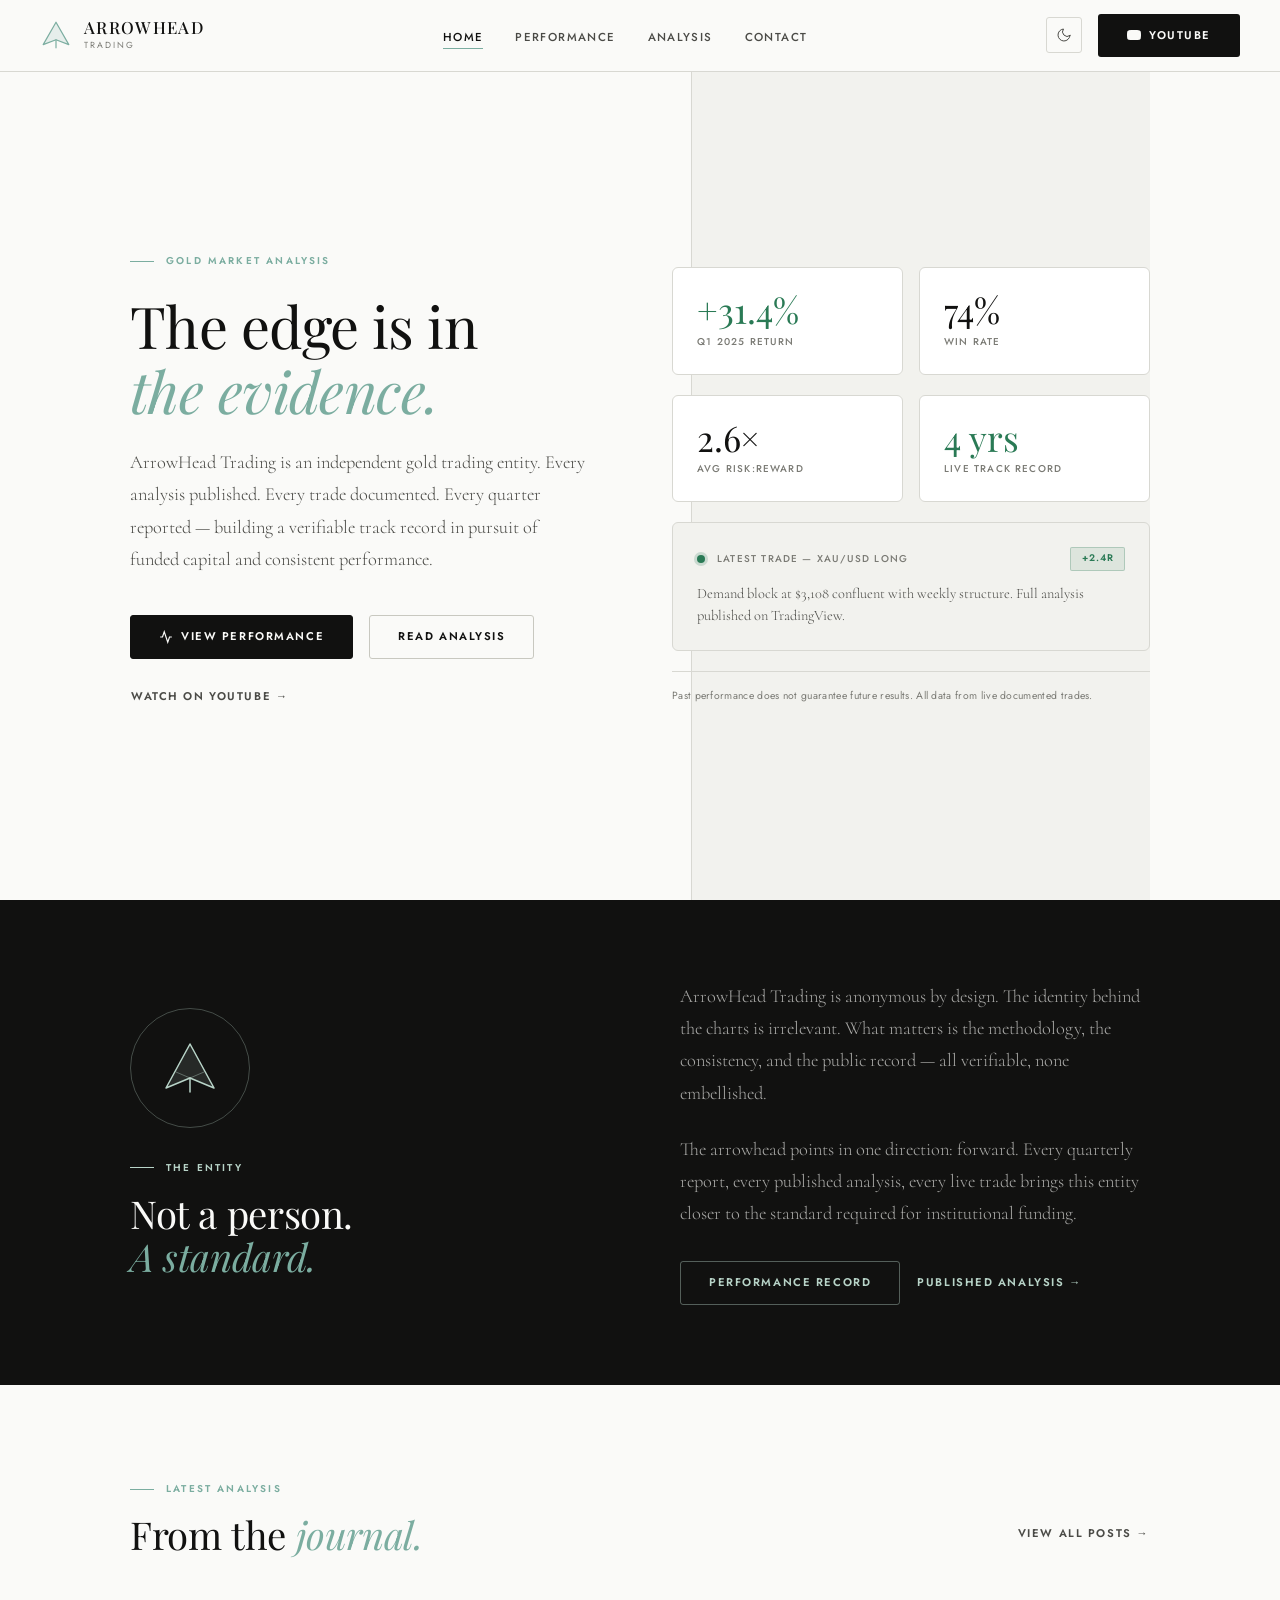
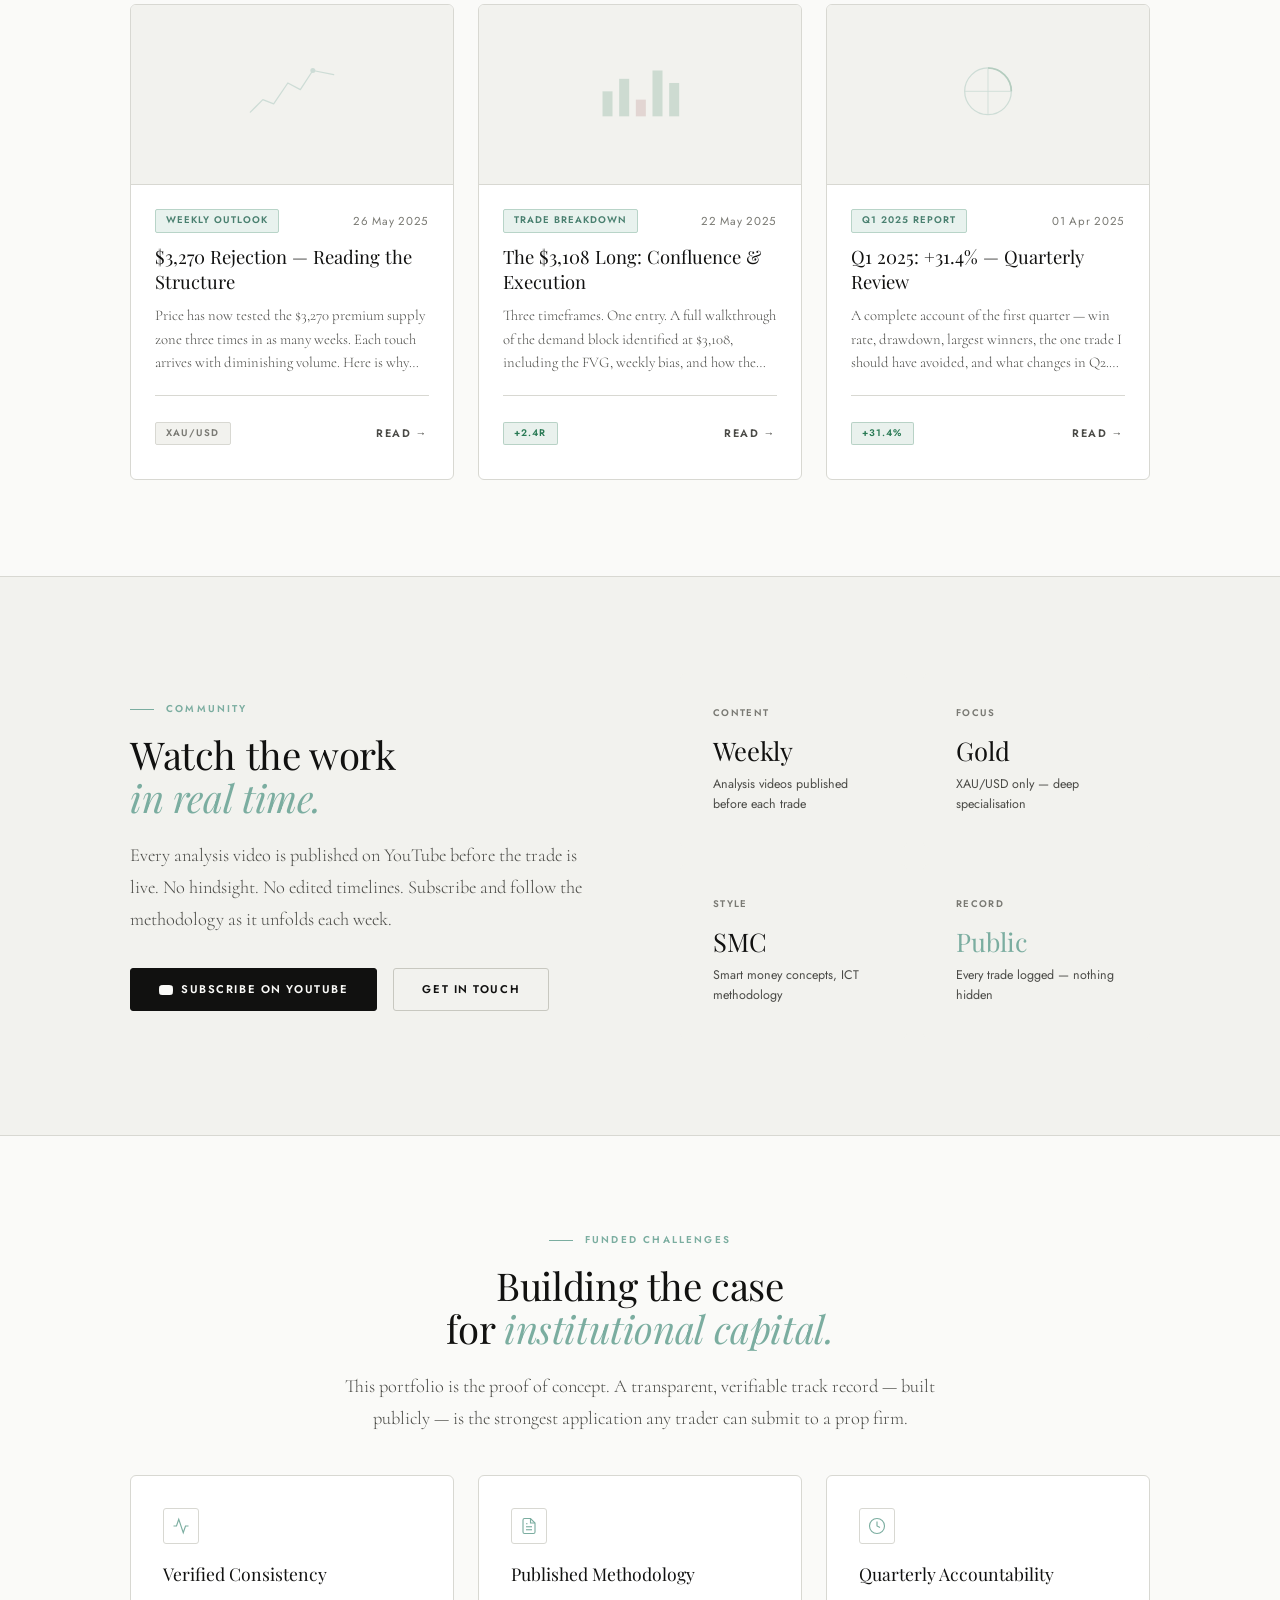
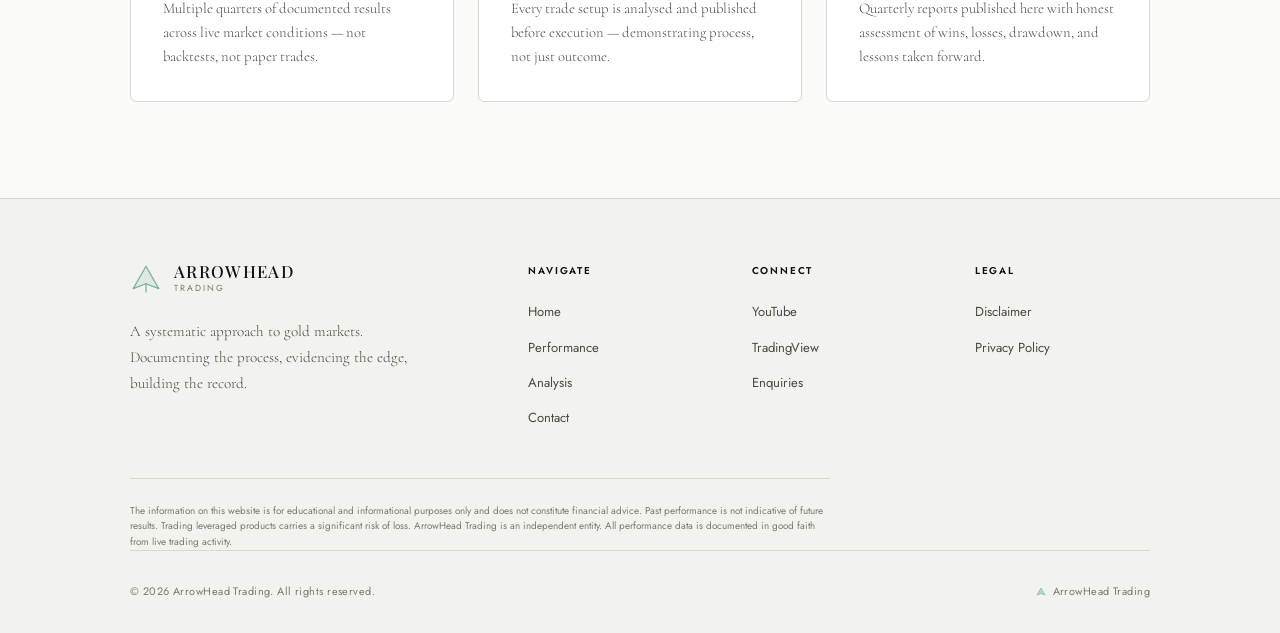
==== index.html @ dc91ed69 "Add files via upload" ====
<!DOCTYPE html>
<html lang="en" data-theme="light">
<head>
  <meta charset="UTF-8" />
  <meta name="viewport" content="width=device-width, initial-scale=1.0" />
  <meta name="description" content="ArrowHead Trading — Systematic gold market analysis. Documenting the process, evidencing the edge." />
  <title>ArrowHead Trading — Gold Market Analysis</title>
  <link rel="preconnect" href="https://fonts.googleapis.com" />
  <link rel="preconnect" href="https://fonts.gstatic.com" crossorigin />
  <link rel="stylesheet" href="css/style.css" />
  <script>
    // Prevent FOUC
    (function(){var t=localStorage.getItem('arrowhead-theme');if(t)document.documentElement.setAttribute('data-theme',t);else if(window.matchMedia('(prefers-color-scheme: dark)').matches)document.documentElement.setAttribute('data-theme','dark');})();
  </script>
</head>
<body>
<div class="page">

  <!-- HERO -->
  <main>
    <div class="container">
      <section class="hero" aria-label="Introduction">
        <div class="hero-content">
          <div class="eyebrow hero-eyebrow reveal">Gold Market Analysis</div>
          <h1 class="display-title hero-title reveal reveal--delay-1">
            The edge is in<br/><em>the evidence.</em>
          </h1>
          <p class="body-text hero-body reveal reveal--delay-2">
            ArrowHead Trading is an independent gold trading entity. Every analysis published. Every trade documented. Every quarter reported — building a verifiable track record in pursuit of funded capital and consistent performance.
          </p>
          <div class="hero-actions reveal reveal--delay-3">
            <a href="pages/performance.html" class="btn btn--primary">
              <svg width="14" height="14" viewBox="0 0 24 24" fill="none" stroke="currentColor" stroke-width="2" aria-hidden="true"><polyline points="22 12 18 12 15 21 9 3 6 12 2 12"/></svg>
              View Performance
            </a>
            <a href="pages/blog.html" class="btn btn--outline">Read Analysis</a>
            <a href="https://www.youtube.com/@ArrowHeadTrading" class="btn btn--ghost" target="_blank" rel="noopener">
              Watch on YouTube →
            </a>
          </div>
        </div>

        <div class="hero-visual reveal reveal--delay-2">
          <div class="hero-stat-row">
            <div class="hero-stat">
              <div class="hero-stat-num hero-stat-num--profit">+31.4%</div>
              <div class="hero-stat-label">Q1 2025 Return</div>
            </div>
            <div class="hero-stat">
              <div class="hero-stat-num">74%</div>
              <div class="hero-stat-label">Win Rate</div>
            </div>
          </div>
          <div class="hero-stat-row">
            <div class="hero-stat">
              <div class="hero-stat-num">2.6×</div>
              <div class="hero-stat-label">Avg Risk:Reward</div>
            </div>
            <div class="hero-stat">
              <div class="hero-stat-num hero-stat-num--profit">4 yrs</div>
              <div class="hero-stat-label">Live Track Record</div>
            </div>
          </div>
          <div class="hero-stat" style="background:var(--bg-2);border-color:var(--border)">
            <div style="display:flex;align-items:center;gap:0.75rem;margin-bottom:0.75rem">
              <div style="width:8px;height:8px;border-radius:50%;background:var(--profit);flex-shrink:0;box-shadow:0 0 0 3px color-mix(in srgb, var(--profit) 20%, transparent)"></div>
              <span class="hero-stat-label">Latest Trade — XAU/USD Long</span>
              <span class="badge badge--profit" style="margin-left:auto">+2.4R</span>
            </div>
            <p style="font-family:var(--ff-body);font-size:0.9rem;font-weight:300;color:var(--text-2);line-height:1.5">
              Demand block at $3,108 confluent with weekly structure. Full analysis published on TradingView.
            </p>
          </div>
          <p class="hero-disclaimer">
            Past performance does not guarantee future results. All data from live documented trades.
          </p>
        </div>
      </section>
    </div>

    <!-- ABOUT STRIP -->
    <section class="about-strip" aria-labelledby="about-heading">
      <div class="container">
        <div style="display:grid;grid-template-columns:1fr 1fr;gap:5rem;align-items:center">
          <div class="reveal">
            <div class="arrowhead-emblem">
              <svg viewBox="0 0 56 56" fill="none" xmlns="http://www.w3.org/2000/svg" aria-hidden="true" style="color:var(--mint)">
                <polygon points="28,4 52,48 28,38 4,48" fill="currentColor" opacity="0.12"/>
                <polygon points="28,4 52,48 28,38 4,48" fill="none" stroke="currentColor" stroke-width="1.5" stroke-linejoin="round"/>
                <line x1="28" y1="38" x2="28" y2="52" stroke="currentColor" stroke-width="1.5" stroke-linecap="round"/>
                <line x1="14" y1="32" x2="28" y2="38" stroke="currentColor" stroke-width="1" opacity="0.4"/>
                <line x1="42" y1="32" x2="28" y2="38" stroke="currentColor" stroke-width="1" opacity="0.4"/>
              </svg>
            </div>
            <div class="eyebrow" style="color:var(--mint)">The Entity</div>
            <h2 class="display-title display-title--sm" id="about-heading">
              Not a person.<br/><em>A standard.</em>
            </h2>
          </div>
          <div class="reveal reveal--delay-1">
            <p class="body-text" style="margin-bottom:1.5rem">
              ArrowHead Trading is anonymous by design. The identity behind the charts is irrelevant. What matters is the methodology, the consistency, and the public record — all verifiable, none embellished.
            </p>
            <p class="body-text" style="margin-bottom:2rem">
              The arrowhead points in one direction: forward. Every quarterly report, every published analysis, every live trade brings this entity closer to the standard required for institutional funding.
            </p>
            <div style="display:flex;gap:1rem;flex-wrap:wrap">
              <a href="pages/performance.html" class="btn btn--outline" style="border-color:rgba(184,212,200,0.4);color:var(--mint)">Performance Record</a>
              <a href="pages/blog.html" class="btn btn--ghost" style="color:var(--mint)">Published Analysis →</a>
            </div>
          </div>
        </div>
      </div>
    </section>

    <!-- LATEST ANALYSIS PREVIEW -->
    <section class="section" aria-labelledby="analysis-heading">
      <div class="container">
        <div style="display:flex;align-items:flex-end;justify-content:space-between;margin-bottom:3rem;flex-wrap:wrap;gap:1rem">
          <div class="reveal">
            <div class="eyebrow">Latest Analysis</div>
            <h2 class="display-title display-title--sm" id="analysis-heading">From the <em>journal.</em></h2>
          </div>
          <a href="pages/blog.html" class="btn btn--ghost reveal">View all posts →</a>
        </div>
        <div class="blog-grid">

          <article class="blog-card reveal" onclick="window.location='pages/blog.html'">
            <div class="blog-card-thumb">
              <div class="blog-card-thumb-inner">
                <svg viewBox="0 0 120 80" fill="none" xmlns="http://www.w3.org/2000/svg" style="width:100px;opacity:0.3" aria-hidden="true">
                  <polyline points="10,65 25,50 38,55 55,30 70,38 85,15 110,20" stroke="var(--mint-deep)" stroke-width="1.5" fill="none" stroke-linecap="round" stroke-linejoin="round"/>
                  <circle cx="85" cy="15" r="3" fill="var(--mint-deep)"/>
                </svg>
              </div>
            </div>
            <div class="blog-card-body">
              <div class="blog-card-meta">
                <span class="badge badge--mint">Weekly Outlook</span>
                <span class="caption">26 May 2025</span>
              </div>
              <h3 class="blog-card-title">$3,270 Rejection — Reading the Structure</h3>
              <p class="blog-card-excerpt">Price has now tested the $3,270 premium supply zone three times in as many weeks. Each touch arrives with diminishing volume. Here is why this matters for next week's positioning.</p>
              <div class="blog-card-footer">
                <span class="badge badge--neutral">XAU/USD</span>
                <span class="btn btn--ghost" style="font-size:0.68rem">Read →</span>
              </div>
            </div>
          </article>

          <article class="blog-card reveal reveal--delay-1" onclick="window.location='pages/blog.html'">
            <div class="blog-card-thumb">
              <div class="blog-card-thumb-inner">
                <svg viewBox="0 0 120 80" fill="none" xmlns="http://www.w3.org/2000/svg" style="width:100px;opacity:0.3" aria-hidden="true">
                  <rect x="15" y="40" width="12" height="30" fill="var(--profit)" opacity="0.6"/>
                  <rect x="35" y="25" width="12" height="45" fill="var(--profit)" opacity="0.6"/>
                  <rect x="55" y="50" width="12" height="20" fill="var(--loss)" opacity="0.5"/>
                  <rect x="75" y="15" width="12" height="55" fill="var(--profit)" opacity="0.6"/>
                  <rect x="95" y="30" width="12" height="40" fill="var(--profit)" opacity="0.6"/>
                </svg>
              </div>
            </div>
            <div class="blog-card-body">
              <div class="blog-card-meta">
                <span class="badge badge--mint">Trade Breakdown</span>
                <span class="caption">22 May 2025</span>
              </div>
              <h3 class="blog-card-title">The $3,108 Long: Confluence & Execution</h3>
              <p class="blog-card-excerpt">Three timeframes. One entry. A full walkthrough of the demand block identified at $3,108, including the FVG, weekly bias, and how the position was sized for a 2.4R outcome.</p>
              <div class="blog-card-footer">
                <span class="badge badge--profit">+2.4R</span>
                <span class="btn btn--ghost" style="font-size:0.68rem">Read →</span>
              </div>
            </div>
          </article>

          <article class="blog-card reveal reveal--delay-2" onclick="window.location='pages/blog.html'">
            <div class="blog-card-thumb">
              <div class="blog-card-thumb-inner">
                <svg viewBox="0 0 120 80" fill="none" xmlns="http://www.w3.org/2000/svg" style="width:100px;opacity:0.3" aria-hidden="true">
                  <circle cx="60" cy="40" r="28" stroke="var(--mint-deep)" stroke-width="1.5"/>
                  <line x1="60" y1="12" x2="60" y2="68" stroke="var(--mint-deep)" stroke-width="1"/>
                  <line x1="32" y1="40" x2="88" y2="40" stroke="var(--mint-deep)" stroke-width="1"/>
                  <path d="M60 12 A28 28 0 0 1 88 40" stroke="var(--profit)" stroke-width="2" fill="none"/>
                </svg>
              </div>
            </div>
            <div class="blog-card-body">
              <div class="blog-card-meta">
                <span class="badge badge--mint">Q1 2025 Report</span>
                <span class="caption">01 Apr 2025</span>
              </div>
              <h3 class="blog-card-title">Q1 2025: +31.4% — Quarterly Review</h3>
              <p class="blog-card-excerpt">A complete account of the first quarter — win rate, drawdown, largest winners, the one trade I should have avoided, and what changes in Q2. Fully transparent, fully documented.</p>
              <div class="blog-card-footer">
                <span class="badge badge--profit">+31.4%</span>
                <span class="btn btn--ghost" style="font-size:0.68rem">Read →</span>
              </div>
            </div>
          </article>

        </div>
      </div>
    </section>

    <!-- JOIN COMMUNITY -->
    <section class="section" style="background:var(--bg-2);border-top:1px solid var(--border);border-bottom:1px solid var(--border)" aria-labelledby="community-heading">
      <div class="container">
        <div style="display:grid;grid-template-columns:1fr 1fr;gap:5rem;align-items:center">
          <div class="reveal">
            <div class="eyebrow">Community</div>
            <h2 class="display-title display-title--sm" id="community-heading">Watch the work<br/><em>in real time.</em></h2>
            <p class="body-text" style="margin-top:1.25rem;margin-bottom:2rem">
              Every analysis video is published on YouTube before the trade is live. No hindsight. No edited timelines. Subscribe and follow the methodology as it unfolds each week.
            </p>
            <div style="display:flex;gap:1rem;flex-wrap:wrap">
              <a href="https://www.youtube.com/@ArrowHeadTrading" class="btn btn--primary" target="_blank" rel="noopener">
                <svg width="14" height="14" viewBox="0 0 24 24" fill="currentColor" xmlns="http://www.w3.org/2000/svg" aria-hidden="true"><path d="M23.5 6.2a3 3 0 0 0-2.1-2.1C19.5 3.5 12 3.5 12 3.5s-7.5 0-9.4.6A3 3 0 0 0 .5 6.2 31.5 31.5 0 0 0 0 12a31.5 31.5 0 0 0 .5 5.8A3 3 0 0 0 2.6 20c1.9.6 9.4.6 9.4.6s7.5 0 9.4-.6a3 3 0 0 0 2.1-2.1A31.5 31.5 0 0 0 24 12a31.5 31.5 0 0 0-.5-5.8z"/><polygon points="9.75,15.02 15.5,12 9.75,8.98" fill="var(--text-inv)"/></svg>
                Subscribe on YouTube
              </a>
              <a href="pages/contact.html" class="btn btn--outline">Get in touch</a>
            </div>
          </div>
          <div class="reveal reveal--delay-1">
            <div style="display:grid;grid-template-columns:1fr 1fr;gap:1rem">
              <div class="card card--flat">
                <div style="font-family:var(--ff-ui);font-size:0.6rem;font-weight:600;letter-spacing:0.14em;text-transform:uppercase;color:var(--text-3);margin-bottom:0.5rem">Content</div>
                <div style="font-family:var(--ff-display);font-size:1.6rem;font-weight:400;color:var(--text-1)">Weekly</div>
                <div style="font-size:0.78rem;color:var(--text-2);font-family:var(--ff-ui);margin-top:0.3rem">Analysis videos published before each trade</div>
              </div>
              <div class="card card--flat">
                <div style="font-family:var(--ff-ui);font-size:0.6rem;font-weight:600;letter-spacing:0.14em;text-transform:uppercase;color:var(--text-3);margin-bottom:0.5rem">Focus</div>
                <div style="font-family:var(--ff-display);font-size:1.6rem;font-weight:400;color:var(--text-1)">Gold</div>
                <div style="font-size:0.78rem;color:var(--text-2);font-family:var(--ff-ui);margin-top:0.3rem">XAU/USD only — deep specialisation</div>
              </div>
              <div class="card card--flat">
                <div style="font-family:var(--ff-ui);font-size:0.6rem;font-weight:600;letter-spacing:0.14em;text-transform:uppercase;color:var(--text-3);margin-bottom:0.5rem">Style</div>
                <div style="font-family:var(--ff-display);font-size:1.6rem;font-weight:400;color:var(--text-1)">SMC</div>
                <div style="font-size:0.78rem;color:var(--text-2);font-family:var(--ff-ui);margin-top:0.3rem">Smart money concepts, ICT methodology</div>
              </div>
              <div class="card card--flat">
                <div style="font-family:var(--ff-ui);font-size:0.6rem;font-weight:600;letter-spacing:0.14em;text-transform:uppercase;color:var(--text-3);margin-bottom:0.5rem">Record</div>
                <div style="font-family:var(--ff-display);font-size:1.6rem;font-weight:400;color:var(--mint-deep)">Public</div>
                <div style="font-size:0.78rem;color:var(--text-2);font-family:var(--ff-ui);margin-top:0.3rem">Every trade logged — nothing hidden</div>
              </div>
            </div>
          </div>
        </div>
      </div>
    </section>

    <!-- FUNDED CHALLENGE CREDIBILITY -->
    <section class="section" aria-labelledby="funded-heading">
      <div class="container">
        <div style="text-align:center;max-width:640px;margin:0 auto" class="reveal">
          <div class="eyebrow" style="justify-content:center">Funded Challenges</div>
          <h2 class="display-title display-title--sm" id="funded-heading" style="margin-bottom:1.25rem">
            Building the case<br/>for <em>institutional capital.</em>
          </h2>
          <p class="body-text" style="margin-bottom:2.5rem">
            This portfolio is the proof of concept. A transparent, verifiable track record — built publicly — is the strongest application any trader can submit to a prop firm.
          </p>
        </div>
        <div style="display:grid;grid-template-columns:repeat(3,1fr);gap:1.5rem;margin-top:1rem">
          <div class="card reveal">
            <div style="width:36px;height:36px;border:1px solid var(--border);border-radius:var(--radius);display:flex;align-items:center;justify-content:center;margin-bottom:1rem;color:var(--mint-deep)">
              <svg width="18" height="18" viewBox="0 0 24 24" fill="none" stroke="currentColor" stroke-width="1.5" aria-hidden="true"><polyline points="22 12 18 12 15 21 9 3 6 12 2 12"/></svg>
            </div>
            <h3 style="font-family:var(--ff-display);font-size:1.1rem;font-weight:400;margin-bottom:0.5rem">Verified Consistency</h3>
            <p style="font-family:var(--ff-body);font-size:0.92rem;font-weight:300;color:var(--text-2);line-height:1.65">Multiple quarters of documented results across live market conditions — not backtests, not paper trades.</p>
          </div>
          <div class="card reveal reveal--delay-1">
            <div style="width:36px;height:36px;border:1px solid var(--border);border-radius:var(--radius);display:flex;align-items:center;justify-content:center;margin-bottom:1rem;color:var(--mint-deep)">
              <svg width="18" height="18" viewBox="0 0 24 24" fill="none" stroke="currentColor" stroke-width="1.5" aria-hidden="true"><path d="M14 2H6a2 2 0 0 0-2 2v16a2 2 0 0 0 2 2h12a2 2 0 0 0 2-2V8z"/><polyline points="14 2 14 8 20 8"/><line x1="16" y1="13" x2="8" y2="13"/><line x1="16" y1="17" x2="8" y2="17"/><polyline points="10 9 9 9 8 9"/></svg>
            </div>
            <h3 style="font-family:var(--ff-display);font-size:1.1rem;font-weight:400;margin-bottom:0.5rem">Published Methodology</h3>
            <p style="font-family:var(--ff-body);font-size:0.92rem;font-weight:300;color:var(--text-2);line-height:1.65">Every trade setup is analysed and published before execution — demonstrating process, not just outcome.</p>
          </div>
          <div class="card reveal reveal--delay-2">
            <div style="width:36px;height:36px;border:1px solid var(--border);border-radius:var(--radius);display:flex;align-items:center;justify-content:center;margin-bottom:1rem;color:var(--mint-deep)">
              <svg width="18" height="18" viewBox="0 0 24 24" fill="none" stroke="currentColor" stroke-width="1.5" aria-hidden="true"><circle cx="12" cy="12" r="10"/><polyline points="12 6 12 12 16 14"/></svg>
            </div>
            <h3 style="font-family:var(--ff-display);font-size:1.1rem;font-weight:400;margin-bottom:0.5rem">Quarterly Accountability</h3>
            <p style="font-family:var(--ff-body);font-size:0.92rem;font-weight:300;color:var(--text-2);line-height:1.65">Quarterly reports published here with honest assessment of wins, losses, drawdown, and lessons taken forward.</p>
          </div>
        </div>
      </div>
    </section>

  </main>

</div>

<script src="js/components.js"></script>
<script src="js/main.js"></script>
</body>
</html>
---- css/style.css ----
/* =========================================================
   ARROWHEAD TRADING — Brand System
   English Heritage · Timeless · Anonymous Authority
   ========================================================= */

@import url('https://fonts.googleapis.com/css2?family=Playfair+Display:ital,wght@0,400;0,500;0,700;1,400;1,500&family=Cormorant:ital,wght@0,300;0,400;0,500;1,300;1,400&family=Jost:wght@300;400;500;600&display=swap');

/* ─── TOKENS ─────────────────────────────────────────── */
:root {
  /* Brand */
  --mint:        #B8D4C8;
  --mint-deep:   #7BADA0;
  --mint-pale:   #E8F2EE;
  --mint-dark:   #4A8070;

  /* Light theme */
  --bg:          #FAFAF8;
  --bg-2:        #F2F2EE;
  --bg-3:        #E8E8E2;
  --surface:     #FFFFFF;
  --border:      #D8D8D2;
  --border-2:    #C8C8C0;
  --text-1:      #111110;
  --text-2:      #4A4A46;
  --text-3:      #7A7A74;
  --text-inv:    #FAFAF8;
  --shadow:      rgba(17,17,16,0.08);
  --shadow-lg:   rgba(17,17,16,0.14);

  /* Type */
  --ff-display:  'Playfair Display', 'Georgia', serif;
  --ff-body:     'Cormorant', 'Georgia', serif;
  --ff-ui:       'Jost', sans-serif;

  /* Sizing */
  --radius:      3px;
  --radius-lg:   6px;
  --nav-h:       72px;

  /* Transitions */
  --ease:        cubic-bezier(0.25, 0.46, 0.45, 0.94);
  --fast:        0.15s var(--ease);
  --med:         0.3s var(--ease);
  --slow:        0.6s var(--ease);

  /* Semantic */
  --profit:      #2A7A55;
  --loss:        #8B3A3A;
  --neutral:     var(--text-3);
}

[data-theme="dark"] {
  --bg:          #0E0E0C;
  --bg-2:        #161614;
  --bg-3:        #1E1E1A;
  --surface:     #1A1A18;
  --border:      #2E2E28;
  --border-2:    #3A3A34;
  --text-1:      #F0F0E8;
  --text-2:      #A8A89E;
  --text-3:      #686860;
  --text-inv:    #0E0E0C;
  --shadow:      rgba(0,0,0,0.3);
  --shadow-lg:   rgba(0,0,0,0.5);
  --mint:        #8ABFB0;
  --mint-pale:   #1A2E28;
  --profit:      #4AAA80;
  --loss:        #C07070;
}

/* ─── RESET ──────────────────────────────────────────── */
*, *::before, *::after { box-sizing: border-box; margin: 0; padding: 0; }
html { scroll-behavior: smooth; font-size: 16px; }
body {
  background: var(--bg);
  color: var(--text-1);
  font-family: var(--ff-ui);
  font-weight: 400;
  line-height: 1.6;
  overflow-x: hidden;
  transition: background var(--med), color var(--med);
}
img { display: block; max-width: 100%; }
a { color: inherit; text-decoration: none; }
button, input, textarea, select {
  font-family: inherit;
  font-size: inherit;
}
::selection { background: var(--mint); color: var(--text-inv); }

/* ─── NAVIGATION ─────────────────────────────────────── */
.nav {
  position: fixed;
  top: 0; left: 0; right: 0;
  z-index: 200;
  height: var(--nav-h);
  display: flex;
  align-items: center;
  justify-content: space-between;
  padding: 0 2.5rem;
  background: var(--bg);
  border-bottom: 1px solid var(--border);
  transition: background var(--med), border-color var(--med);
}
.nav.scrolled {
  background: color-mix(in srgb, var(--bg) 94%, transparent);
  backdrop-filter: blur(16px);
  -webkit-backdrop-filter: blur(16px);
}
.nav-logo {
  display: flex;
  align-items: center;
  gap: 0.75rem;
}
.nav-logo-mark {
  width: 32px;
  height: 32px;
  display: flex;
  align-items: center;
  justify-content: center;
}
.nav-logo-mark svg {
  width: 100%;
  height: 100%;
}
.nav-logo-text {
  font-family: var(--ff-display);
  font-size: 1.05rem;
  font-weight: 500;
  letter-spacing: 0.08em;
  text-transform: uppercase;
  color: var(--text-1);
  line-height: 1;
}
.nav-logo-sub {
  font-family: var(--ff-ui);
  font-size: 0.55rem;
  letter-spacing: 0.22em;
  text-transform: uppercase;
  color: var(--text-3);
  display: block;
  margin-top: 2px;
}
.nav-links {
  display: flex;
  align-items: center;
  gap: 2rem;
  list-style: none;
}
.nav-links a {
  font-family: var(--ff-ui);
  font-size: 0.72rem;
  font-weight: 500;
  letter-spacing: 0.12em;
  text-transform: uppercase;
  color: var(--text-2);
  transition: color var(--fast);
  position: relative;
  padding-bottom: 2px;
}
.nav-links a::after {
  content: '';
  position: absolute;
  bottom: -2px; left: 0; right: 0;
  height: 1px;
  background: var(--mint-deep);
  transform: scaleX(0);
  transition: transform var(--fast);
}
.nav-links a:hover,
.nav-links a.active {
  color: var(--text-1);
}
.nav-links a:hover::after,
.nav-links a.active::after {
  transform: scaleX(1);
}
.nav-right {
  display: flex;
  align-items: center;
  gap: 1rem;
}
.theme-toggle {
  background: none;
  border: 1px solid var(--border);
  border-radius: var(--radius);
  width: 36px;
  height: 36px;
  cursor: pointer;
  display: flex;
  align-items: center;
  justify-content: center;
  color: var(--text-2);
  transition: border-color var(--fast), color var(--fast), background var(--fast);
}
.theme-toggle:hover {
  border-color: var(--mint-deep);
  color: var(--text-1);
  background: var(--mint-pale);
}
.theme-toggle svg {
  width: 16px;
  height: 16px;
  transition: opacity var(--fast);
}
.nav-cta {
  font-family: var(--ff-ui);
  font-size: 0.68rem;
  font-weight: 600;
  letter-spacing: 0.14em;
  text-transform: uppercase;
  padding: 0.6rem 1.25rem;
  background: var(--text-1);
  color: var(--text-inv);
  border: 1px solid var(--text-1);
  border-radius: var(--radius);
  cursor: pointer;
  transition: background var(--fast), color var(--fast), border-color var(--fast);
}
.nav-cta:hover {
  background: var(--mint-deep);
  border-color: var(--mint-deep);
  color: #fff;
}
.nav-hamburger {
  display: none;
  background: none;
  border: 1px solid var(--border);
  border-radius: var(--radius);
  width: 36px;
  height: 36px;
  cursor: pointer;
  flex-direction: column;
  align-items: center;
  justify-content: center;
  gap: 4px;
}
.nav-hamburger span {
  display: block;
  width: 16px;
  height: 1px;
  background: var(--text-1);
  transition: all var(--fast);
}

/* ─── PAGE SHELL ─────────────────────────────────────── */
.page {
  padding-top: var(--nav-h);
  min-height: 100vh;
}
.container {
  max-width: 1100px;
  margin: 0 auto;
  padding: 0 2.5rem;
}
.container--narrow {
  max-width: 720px;
  margin: 0 auto;
  padding: 0 2.5rem;
}
.section {
  padding: 6rem 0;
}
.section--tight {
  padding: 4rem 0;
}
.section--flush {
  padding: 0;
}

/* ─── SECTION LABELS ─────────────────────────────────── */
.eyebrow {
  font-family: var(--ff-ui);
  font-size: 0.62rem;
  font-weight: 600;
  letter-spacing: 0.22em;
  text-transform: uppercase;
  color: var(--mint-deep);
  display: flex;
  align-items: center;
  gap: 0.75rem;
  margin-bottom: 1rem;
}
.eyebrow::before {
  content: '';
  display: block;
  width: 24px;
  height: 1px;
  background: var(--mint-deep);
  flex-shrink: 0;
}
.display-title {
  font-family: var(--ff-display);
  font-size: clamp(2.2rem, 4.5vw, 3.8rem);
  font-weight: 400;
  line-height: 1.12;
  letter-spacing: -0.01em;
  color: var(--text-1);
}
.display-title em {
  font-style: italic;
  color: var(--mint-deep);
}
.display-title--sm {
  font-size: clamp(1.6rem, 3vw, 2.4rem);
}
.body-text {
  font-family: var(--ff-body);
  font-size: 1.15rem;
  font-weight: 300;
  line-height: 1.75;
  color: var(--text-2);
}
.caption {
  font-family: var(--ff-ui);
  font-size: 0.72rem;
  letter-spacing: 0.06em;
  color: var(--text-3);
}

/* ─── BUTTONS ─────────────────────────────────────────── */
.btn {
  display: inline-flex;
  align-items: center;
  gap: 0.5rem;
  font-family: var(--ff-ui);
  font-size: 0.7rem;
  font-weight: 600;
  letter-spacing: 0.14em;
  text-transform: uppercase;
  padding: 0.75rem 1.75rem;
  border-radius: var(--radius);
  cursor: pointer;
  transition: all var(--fast);
  border: 1px solid transparent;
  white-space: nowrap;
}
.btn--primary {
  background: var(--text-1);
  color: var(--text-inv);
  border-color: var(--text-1);
}
.btn--primary:hover {
  background: var(--mint-deep);
  border-color: var(--mint-deep);
  color: #fff;
}
.btn--outline {
  background: transparent;
  color: var(--text-1);
  border-color: var(--border-2);
}
.btn--outline:hover {
  border-color: var(--mint-deep);
  color: var(--mint-dark);
  background: var(--mint-pale);
}
.btn--ghost {
  background: transparent;
  color: var(--text-2);
  border-color: transparent;
  padding-left: 0; padding-right: 0;
}
.btn--ghost:hover { color: var(--text-1); }
.btn svg { width: 14px; height: 14px; }

/* ─── DIVIDER ─────────────────────────────────────────── */
.divider {
  height: 1px;
  background: var(--border);
  margin: 0;
}
.rule {
  display: flex;
  align-items: center;
  gap: 1rem;
  color: var(--text-3);
  font-size: 0.65rem;
  letter-spacing: 0.2em;
  text-transform: uppercase;
}
.rule::before,
.rule::after {
  content: '';
  flex: 1;
  height: 1px;
  background: var(--border);
}

/* ─── CARD ────────────────────────────────────────────── */
.card {
  background: var(--surface);
  border: 1px solid var(--border);
  border-radius: var(--radius-lg);
  padding: 2rem;
  transition: border-color var(--fast), box-shadow var(--fast);
}
.card:hover {
  border-color: var(--border-2);
  box-shadow: 0 4px 24px var(--shadow);
}
.card--flat {
  background: var(--bg-2);
  border-color: transparent;
}
.card--flat:hover {
  background: var(--bg-3);
  box-shadow: none;
}

/* ─── BADGE ────────────────────────────────────────────── */
.badge {
  display: inline-flex;
  align-items: center;
  padding: 0.2rem 0.65rem;
  border-radius: 2px;
  font-family: var(--ff-ui);
  font-size: 0.6rem;
  font-weight: 600;
  letter-spacing: 0.1em;
  text-transform: uppercase;
}
.badge--mint {
  background: var(--mint-pale);
  color: var(--mint-dark);
  border: 1px solid var(--mint);
}
.badge--neutral {
  background: var(--bg-2);
  color: var(--text-3);
  border: 1px solid var(--border);
}
.badge--profit {
  background: color-mix(in srgb, var(--profit) 10%, transparent);
  color: var(--profit);
  border: 1px solid color-mix(in srgb, var(--profit) 25%, transparent);
}
.badge--loss {
  background: color-mix(in srgb, var(--loss) 10%, transparent);
  color: var(--loss);
  border: 1px solid color-mix(in srgb, var(--loss) 25%, transparent);
}

/* ─── HERO ────────────────────────────────────────────── */
.hero {
  min-height: calc(100vh - var(--nav-h));
  display: grid;
  grid-template-columns: 1fr 1fr;
  align-items: center;
  gap: 4rem;
  padding: 5rem 0;
  position: relative;
}
.hero::after {
  content: '';
  position: absolute;
  top: 0; right: 0;
  width: 45%;
  height: 100%;
  background: var(--bg-2);
  z-index: -1;
  border-left: 1px solid var(--border);
}
.hero-eyebrow { margin-bottom: 1.5rem; }
.hero-title { margin-bottom: 1.5rem; }
.hero-body { margin-bottom: 2.5rem; max-width: 460px; }
.hero-actions { display: flex; gap: 1rem; align-items: center; flex-wrap: wrap; }
.hero-visual {
  display: flex;
  flex-direction: column;
  gap: 1.25rem;
}
.hero-stat-row {
  display: grid;
  grid-template-columns: 1fr 1fr;
  gap: 1rem;
}
.hero-stat {
  background: var(--surface);
  border: 1px solid var(--border);
  border-radius: var(--radius-lg);
  padding: 1.5rem;
}
.hero-stat-num {
  font-family: var(--ff-display);
  font-size: 2.2rem;
  font-weight: 400;
  line-height: 1;
  color: var(--text-1);
  margin-bottom: 0.4rem;
}
.hero-stat-num--profit { color: var(--profit); }
.hero-stat-label {
  font-family: var(--ff-ui);
  font-size: 0.62rem;
  font-weight: 500;
  letter-spacing: 0.12em;
  text-transform: uppercase;
  color: var(--text-3);
}
.hero-disclaimer {
  font-size: 0.65rem;
  color: var(--text-3);
  font-family: var(--ff-ui);
  border-top: 1px solid var(--border);
  padding-top: 1rem;
  letter-spacing: 0.03em;
}

/* ─── ABOUT STRIP ─────────────────────────────────────── */
.about-strip {
  background: var(--text-1);
  color: var(--text-inv);
  padding: 5rem 0;
}
[data-theme="dark"] .about-strip {
  background: var(--bg-2);
  border-top: 1px solid var(--border);
  border-bottom: 1px solid var(--border);
}
.about-strip .eyebrow {
  color: var(--mint);
}
.about-strip .eyebrow::before { background: var(--mint); }
.about-strip .display-title { color: var(--text-inv); }
[data-theme="dark"] .about-strip .display-title { color: var(--text-1); }
.about-strip .body-text { color: rgba(250,250,248,0.65); }
[data-theme="dark"] .about-strip .body-text { color: var(--text-2); }
.arrowhead-emblem {
  width: 120px;
  height: 120px;
  border: 1px solid rgba(184,212,200,0.3);
  border-radius: 50%;
  display: flex;
  align-items: center;
  justify-content: center;
  margin-bottom: 2rem;
}
.arrowhead-emblem svg {
  width: 56px;
  height: 56px;
}

/* ─── PERFORMANCE TABLE ───────────────────────────────── */
.perf-table-wrap {
  overflow-x: auto;
  border: 1px solid var(--border);
  border-radius: var(--radius-lg);
}
.perf-table {
  width: 100%;
  border-collapse: collapse;
  font-family: var(--ff-ui);
  font-size: 0.82rem;
}
.perf-table thead th {
  font-size: 0.6rem;
  font-weight: 600;
  letter-spacing: 0.14em;
  text-transform: uppercase;
  color: var(--text-3);
  padding: 1rem 1.25rem;
  text-align: left;
  border-bottom: 1px solid var(--border);
  white-space: nowrap;
  background: var(--bg-2);
}
.perf-table tbody td {
  padding: 1rem 1.25rem;
  border-bottom: 1px solid var(--border);
  color: var(--text-1);
  vertical-align: middle;
}
.perf-table tbody tr:last-child td { border-bottom: none; }
.perf-table tbody tr:hover td { background: var(--bg-2); }
.perf-bar-wrap {
  display: flex;
  align-items: center;
  gap: 0.75rem;
}
.perf-bar {
  height: 4px;
  border-radius: 2px;
  background: var(--border);
  flex: 1;
  min-width: 60px;
  overflow: hidden;
}
.perf-bar-fill {
  height: 100%;
  border-radius: 2px;
  background: var(--profit);
}
.perf-bar-fill--loss { background: var(--loss); }
.val--profit { color: var(--profit); font-weight: 500; }
.val--loss   { color: var(--loss); font-weight: 500; }

/* ─── CHART ───────────────────────────────────────────── */
.chart-container {
  position: relative;
  height: 320px;
  border: 1px solid var(--border);
  border-radius: var(--radius-lg);
  padding: 1.5rem;
  background: var(--surface);
}

/* ─── BLOG GRID ───────────────────────────────────────── */
.blog-grid {
  display: grid;
  grid-template-columns: repeat(3, 1fr);
  gap: 1.5rem;
}
.blog-card {
  background: var(--surface);
  border: 1px solid var(--border);
  border-radius: var(--radius-lg);
  overflow: hidden;
  transition: border-color var(--fast), box-shadow var(--fast), transform var(--fast);
  cursor: pointer;
}
.blog-card:hover {
  border-color: var(--mint-deep);
  box-shadow: 0 8px 32px var(--shadow-lg);
  transform: translateY(-2px);
}
.blog-card-thumb {
  height: 180px;
  background: var(--bg-2);
  border-bottom: 1px solid var(--border);
  position: relative;
  overflow: hidden;
  display: flex;
  align-items: center;
  justify-content: center;
}
.blog-card-thumb-inner {
  text-align: center;
}
.blog-card-body { padding: 1.5rem; }
.blog-card-meta {
  display: flex;
  align-items: center;
  justify-content: space-between;
  margin-bottom: 0.75rem;
}
.blog-card-title {
  font-family: var(--ff-display);
  font-size: 1.15rem;
  font-weight: 400;
  line-height: 1.35;
  color: var(--text-1);
  margin-bottom: 0.6rem;
}
.blog-card-excerpt {
  font-family: var(--ff-body);
  font-size: 0.92rem;
  font-weight: 300;
  color: var(--text-2);
  line-height: 1.6;
  margin-bottom: 1.25rem;
  display: -webkit-box;
  -webkit-line-clamp: 3;
  -webkit-box-orient: vertical;
  overflow: hidden;
}
.blog-card-footer {
  display: flex;
  align-items: center;
  justify-content: space-between;
  padding-top: 1rem;
  border-top: 1px solid var(--border);
}

/* ─── CONTACT FORM ────────────────────────────────────── */
.form-group {
  margin-bottom: 1.5rem;
}
.form-label {
  display: block;
  font-family: var(--ff-ui);
  font-size: 0.68rem;
  font-weight: 600;
  letter-spacing: 0.12em;
  text-transform: uppercase;
  color: var(--text-2);
  margin-bottom: 0.5rem;
}
.form-input,
.form-textarea,
.form-select {
  width: 100%;
  background: var(--surface);
  border: 1px solid var(--border);
  border-radius: var(--radius);
  padding: 0.85rem 1rem;
  font-family: var(--ff-ui);
  font-size: 0.88rem;
  color: var(--text-1);
  transition: border-color var(--fast), box-shadow var(--fast);
  outline: none;
  appearance: none;
}
.form-input::placeholder,
.form-textarea::placeholder { color: var(--text-3); }
.form-input:focus,
.form-textarea:focus,
.form-select:focus {
  border-color: var(--mint-deep);
  box-shadow: 0 0 0 3px color-mix(in srgb, var(--mint) 25%, transparent);
}
.form-textarea { resize: vertical; min-height: 140px; }

/* ─── FOOTER ──────────────────────────────────────────── */
.footer {
  background: var(--bg-2);
  border-top: 1px solid var(--border);
  padding: 4rem 0 2rem;
}
.footer-grid {
  display: grid;
  grid-template-columns: 2fr 1fr 1fr 1fr;
  gap: 3rem;
  margin-bottom: 3rem;
}
.footer-brand-text {
  font-family: var(--ff-body);
  font-size: 0.95rem;
  font-weight: 300;
  color: var(--text-2);
  line-height: 1.7;
  margin-top: 1rem;
  max-width: 300px;
}
.footer-col-title {
  font-family: var(--ff-ui);
  font-size: 0.62rem;
  font-weight: 600;
  letter-spacing: 0.18em;
  text-transform: uppercase;
  color: var(--text-1);
  margin-bottom: 1.25rem;
}
.footer-links {
  list-style: none;
  display: flex;
  flex-direction: column;
  gap: 0.6rem;
}
.footer-links a {
  font-family: var(--ff-ui);
  font-size: 0.82rem;
  color: var(--text-2);
  transition: color var(--fast);
}
.footer-links a:hover { color: var(--mint-deep); }
.footer-bottom {
  border-top: 1px solid var(--border);
  padding-top: 2rem;
  display: flex;
  align-items: center;
  justify-content: space-between;
  gap: 1rem;
  flex-wrap: wrap;
}
.footer-bottom-text {
  font-family: var(--ff-ui);
  font-size: 0.68rem;
  color: var(--text-3);
  letter-spacing: 0.04em;
}
.footer-disclaimer {
  font-family: var(--ff-ui);
  font-size: 0.62rem;
  color: var(--text-3);
  line-height: 1.6;
  margin-top: 2rem;
  padding-top: 1.5rem;
  border-top: 1px solid var(--border);
  max-width: 700px;
}

/* ─── PAGE HERO ───────────────────────────────────────── */
.page-hero {
  padding: 5rem 0 4rem;
  border-bottom: 1px solid var(--border);
  background: var(--bg-2);
}
.page-hero-inner {
  max-width: 680px;
}

/* ─── STAT SUMMARY ROW ────────────────────────────────── */
.stat-row {
  display: grid;
  grid-template-columns: repeat(4, 1fr);
  gap: 1rem;
  margin-bottom: 3rem;
}
.stat-box {
  background: var(--surface);
  border: 1px solid var(--border);
  border-radius: var(--radius-lg);
  padding: 1.5rem;
}
.stat-box-num {
  font-family: var(--ff-display);
  font-size: 2rem;
  font-weight: 400;
  color: var(--text-1);
  line-height: 1;
  margin-bottom: 0.4rem;
}
.stat-box-num--profit { color: var(--profit); }
.stat-box-label {
  font-family: var(--ff-ui);
  font-size: 0.6rem;
  font-weight: 500;
  letter-spacing: 0.12em;
  text-transform: uppercase;
  color: var(--text-3);
}
.stat-box-sub {
  font-size: 0.68rem;
  color: var(--mint-deep);
  font-family: var(--ff-ui);
  margin-top: 0.3rem;
}

/* ─── QUARTERLY ACCORDION ─────────────────────────────── */
.quarter-block {
  border: 1px solid var(--border);
  border-radius: var(--radius-lg);
  overflow: hidden;
  margin-bottom: 1rem;
}
.quarter-header {
  display: flex;
  align-items: center;
  justify-content: space-between;
  padding: 1.25rem 1.5rem;
  background: var(--surface);
  cursor: pointer;
  transition: background var(--fast);
  gap: 1rem;
}
.quarter-header:hover { background: var(--bg-2); }
.quarter-title {
  font-family: var(--ff-display);
  font-size: 1rem;
  font-weight: 400;
  color: var(--text-1);
}
.quarter-meta {
  display: flex;
  align-items: center;
  gap: 1.5rem;
  flex-wrap: wrap;
}
.quarter-meta-item {
  font-family: var(--ff-ui);
  font-size: 0.72rem;
}
.quarter-chevron {
  width: 16px;
  height: 16px;
  flex-shrink: 0;
  transition: transform var(--fast);
  color: var(--text-3);
}
.quarter-block.open .quarter-chevron { transform: rotate(180deg); }
.quarter-body {
  display: none;
  padding: 1.5rem;
  border-top: 1px solid var(--border);
  background: var(--bg-2);
}
.quarter-block.open .quarter-body { display: block; }
.quarter-analysis {
  font-family: var(--ff-body);
  font-size: 1rem;
  font-weight: 300;
  color: var(--text-2);
  line-height: 1.75;
  margin-bottom: 1.5rem;
}
.tv-link {
  display: inline-flex;
  align-items: center;
  gap: 0.4rem;
  font-family: var(--ff-ui);
  font-size: 0.68rem;
  font-weight: 600;
  letter-spacing: 0.1em;
  text-transform: uppercase;
  color: var(--mint-deep);
  transition: color var(--fast);
}
.tv-link:hover { color: var(--mint-dark); }
.tv-link svg { width: 12px; height: 12px; }

/* ─── SCROLL REVEAL ───────────────────────────────────── */
.reveal {
  opacity: 0;
  transform: translateY(20px);
  transition: opacity 0.65s var(--ease), transform 0.65s var(--ease);
}
.reveal.in-view {
  opacity: 1;
  transform: none;
}
.reveal--delay-1 { transition-delay: 0.1s; }
.reveal--delay-2 { transition-delay: 0.2s; }
.reveal--delay-3 { transition-delay: 0.3s; }

/* ─── MOBILE ──────────────────────────────────────────── */
@media (max-width: 900px) {
  .nav { padding: 0 1.5rem; }
  .nav-links { display: none; }
  .nav-hamburger { display: flex; }
  .container, .container--narrow { padding: 0 1.5rem; }
  .hero {
    grid-template-columns: 1fr;
    padding: 3rem 0;
    min-height: auto;
  }
  .hero::after { display: none; }
  .hero-stat-row { grid-template-columns: 1fr 1fr; }
  .footer-grid { grid-template-columns: 1fr 1fr; gap: 2rem; }
  .blog-grid { grid-template-columns: 1fr; }
  .stat-row { grid-template-columns: 1fr 1fr; }
}
@media (max-width: 600px) {
  .section { padding: 4rem 0; }
  .stat-row { grid-template-columns: 1fr; }
  .footer-grid { grid-template-columns: 1fr; }
  .hero-actions { flex-direction: column; align-items: flex-start; }
}

/* ─── NAV MOBILE OPEN ─────────────────────────────────── */
.nav-mobile-open .nav-links {
  display: flex;
  flex-direction: column;
  position: fixed;
  top: var(--nav-h);
  left: 0; right: 0;
  background: var(--bg);
  border-bottom: 1px solid var(--border);
  padding: 1.5rem;
  gap: 0;
  z-index: 199;
}
.nav-mobile-open .nav-links li { border-bottom: 1px solid var(--border); }
.nav-mobile-open .nav-links a { padding: 1rem 0; display: block; }
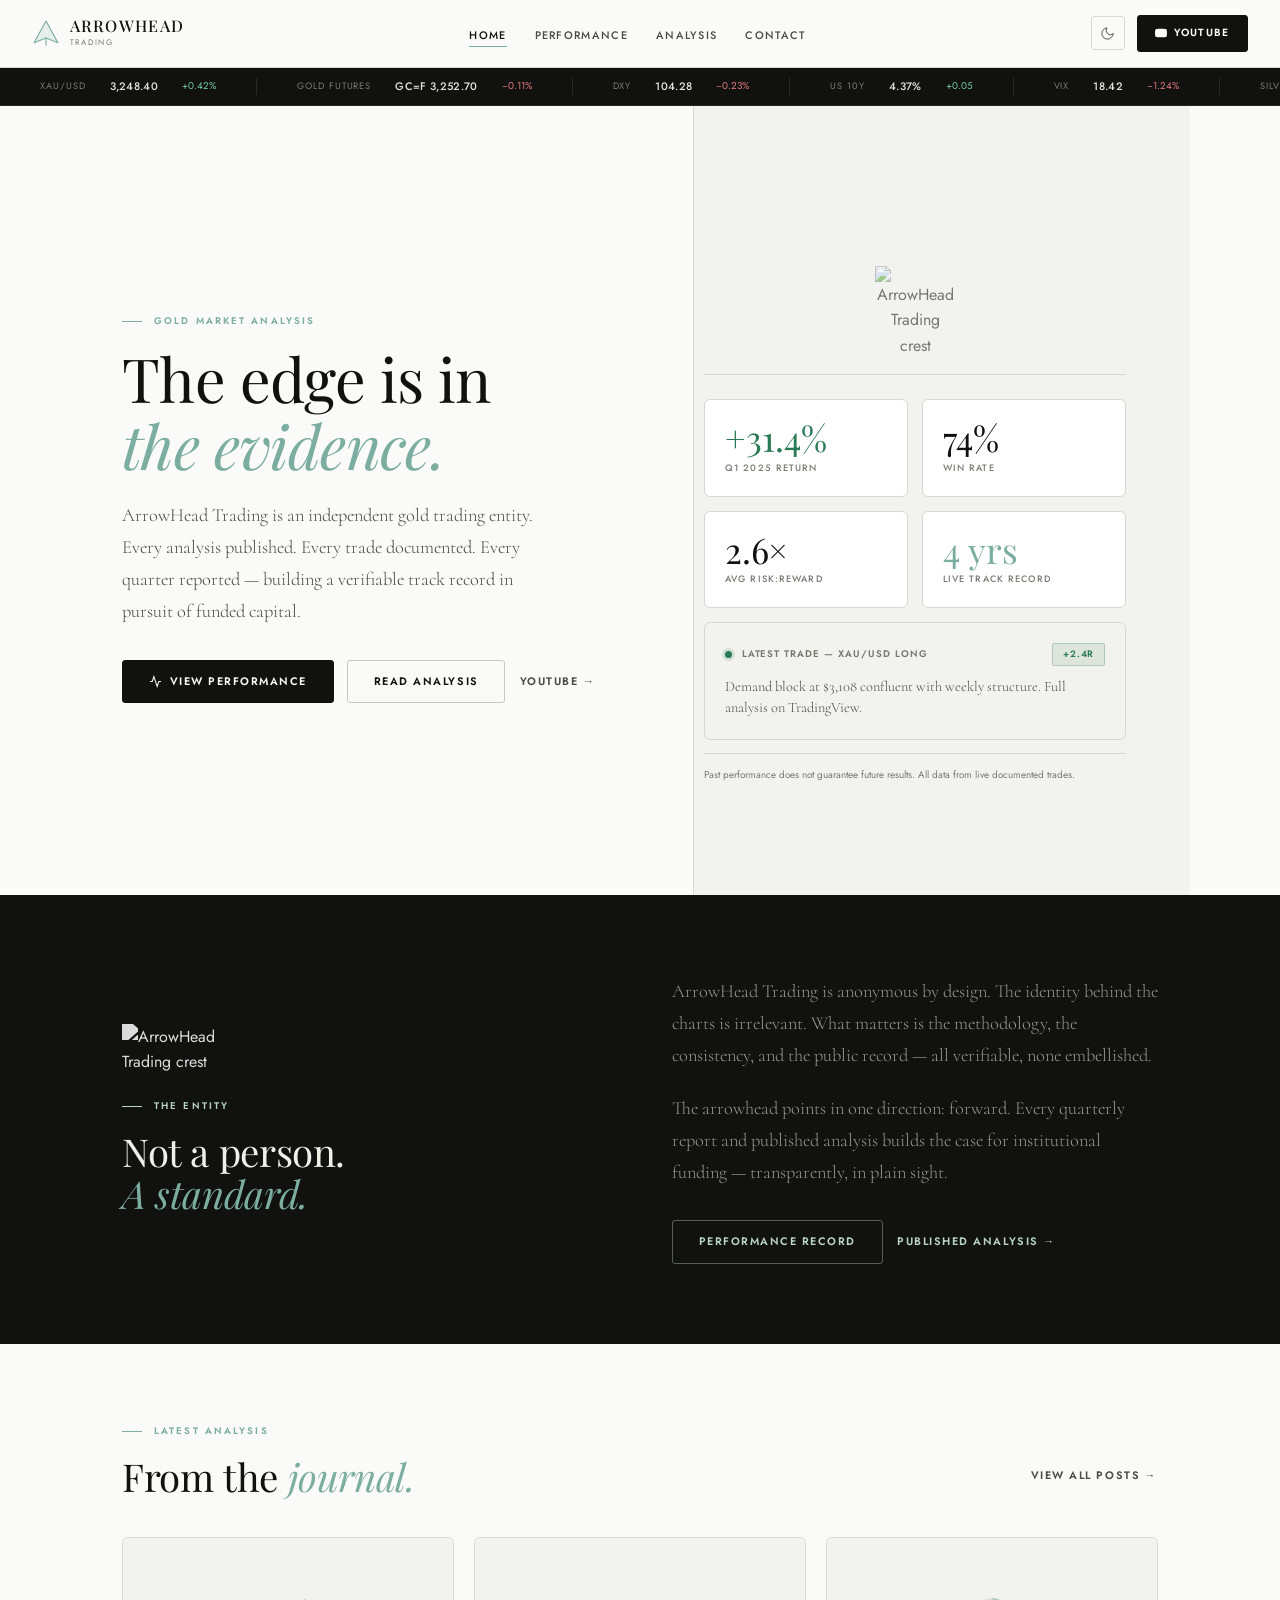
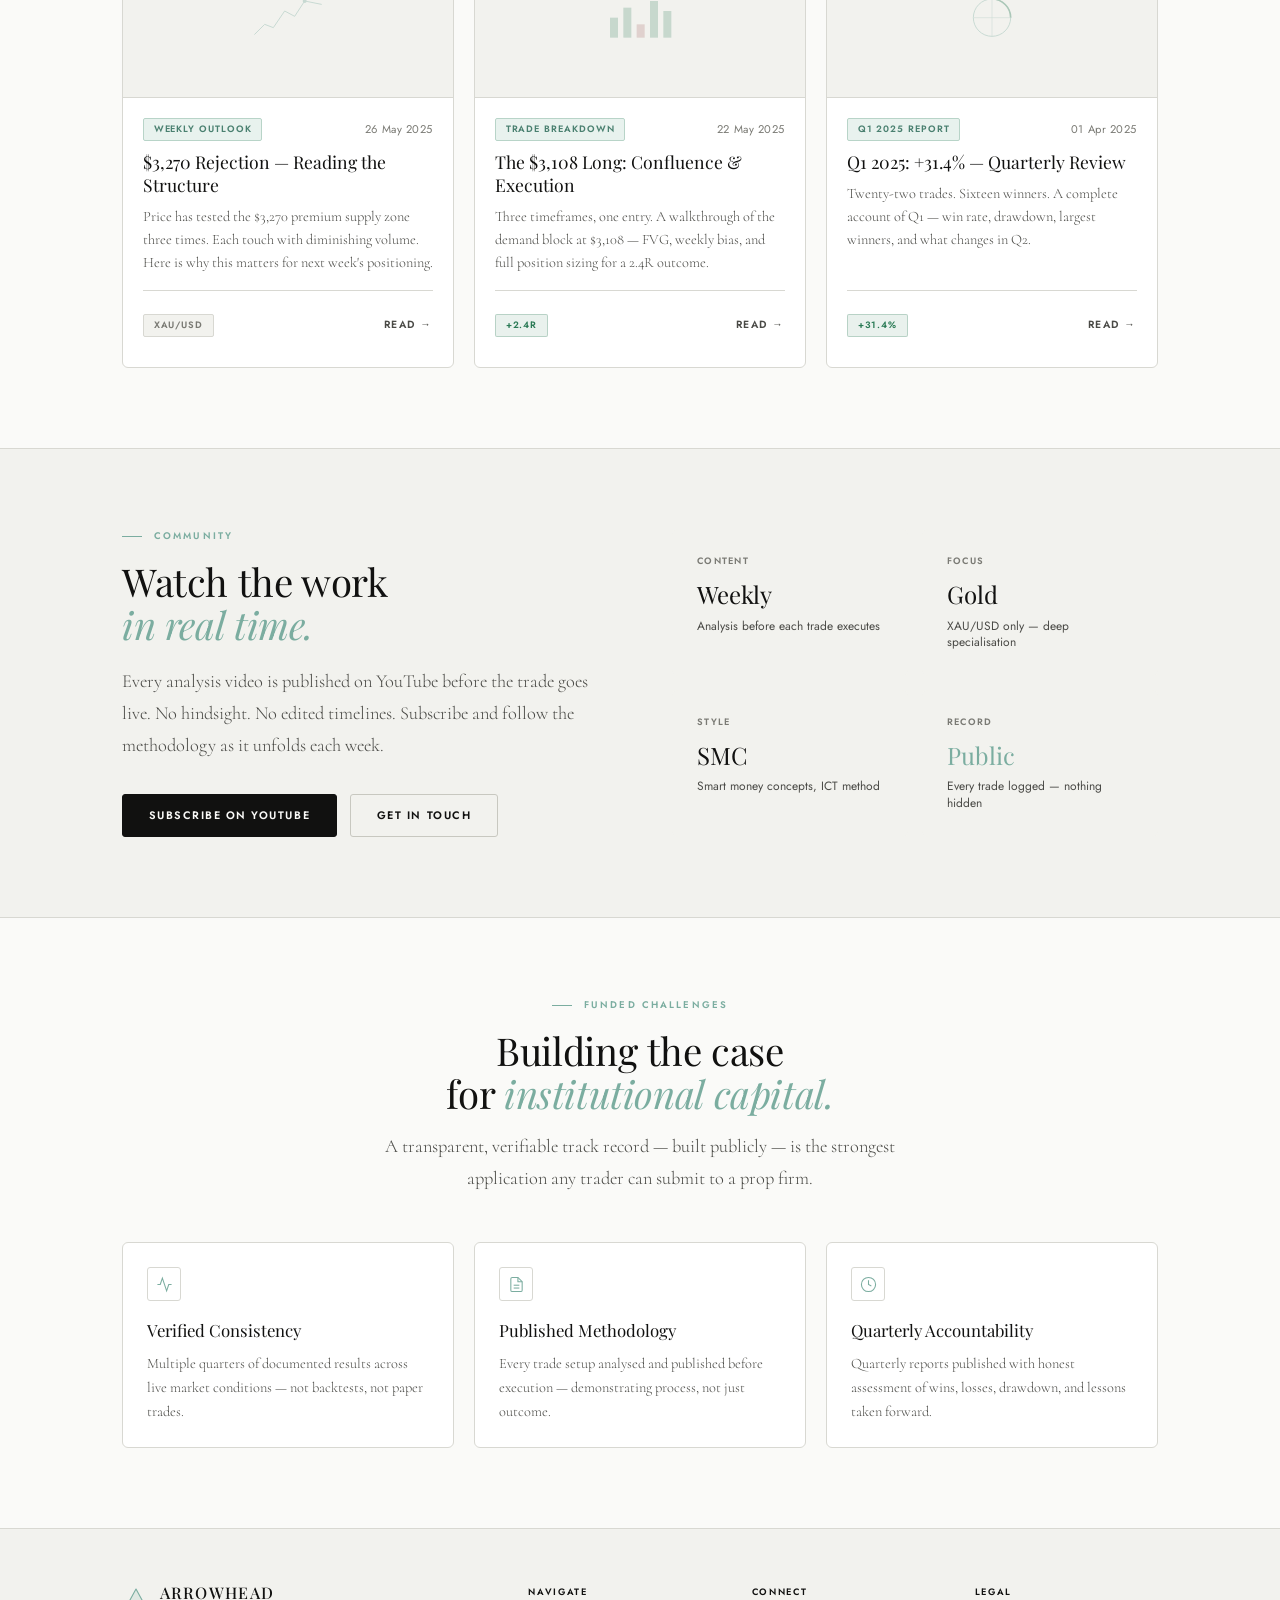
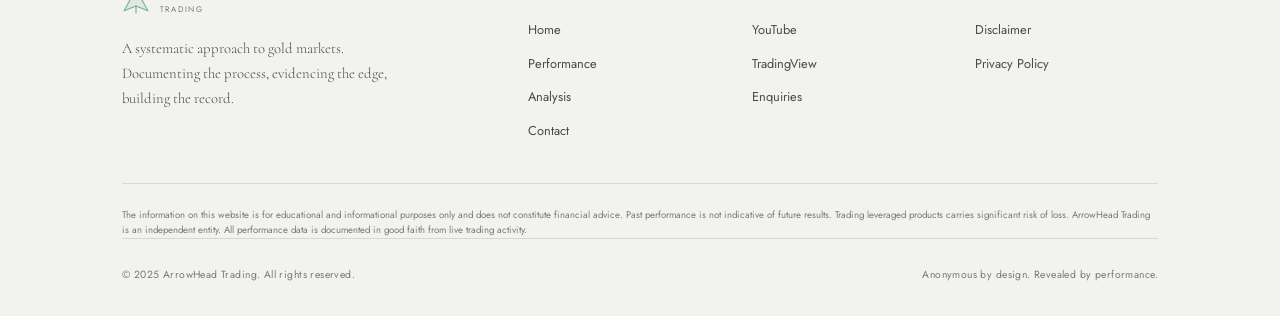
==== commit 6f194c6d: "Update index.html" ====
--- a/index.html
+++ b/index.html
@@ -1,297 +1,271 @@
 <!DOCTYPE html>
 <html lang="en" data-theme="light">
 <head>
-  <meta charset="UTF-8" />
-  <meta name="viewport" content="width=device-width, initial-scale=1.0" />
-  <meta name="description" content="ArrowHead Trading — Systematic gold market analysis. Documenting the process, evidencing the edge." />
+  <meta charset="UTF-8"/>
+  <meta name="viewport" content="width=device-width, initial-scale=1.0"/>
+  <meta name="description" content="ArrowHead Trading — Systematic gold market analysis. Every trade documented. Every quarter reported."/>
+  <meta property="og:title" content="ArrowHead Trading — Gold Market Analysis"/>
+  <meta property="og:description" content="Systematic XAU/USD trading. Documented publicly. Building a verifiable track record for funded capital."/>
+  <meta property="og:type" content="website"/>
+  <meta property="og:url" content="https://veelconsulting.github.io/ArrowHead-Trading/"/>
+  <meta property="og:image" content="https://veelconsulting.github.io/ArrowHead-Trading/images/og.png"/>
+  <meta name="twitter:card" content="summary_large_image"/>
+  <meta name="twitter:title" content="ArrowHead Trading"/>
+  <meta name="twitter:description" content="Systematic gold trading. Public track record. Anonymous by design."/>
   <title>ArrowHead Trading — Gold Market Analysis</title>
-  <link rel="preconnect" href="https://fonts.googleapis.com" />
-  <link rel="preconnect" href="https://fonts.gstatic.com" crossorigin />
-  <link rel="stylesheet" href="css/style.css" />
-  <script>
-    // Prevent FOUC
-    (function(){var t=localStorage.getItem('arrowhead-theme');if(t)document.documentElement.setAttribute('data-theme',t);else if(window.matchMedia('(prefers-color-scheme: dark)').matches)document.documentElement.setAttribute('data-theme','dark');})();
-  </script>
+  <link rel="icon" type="image/svg+xml" href="./favicon.svg"/>
+  <link rel="preconnect" href="https://fonts.googleapis.com"/>
+  <link rel="preconnect" href="https://fonts.gstatic.com" crossorigin/>
+  <link rel="stylesheet" href="./css/style.css"/>
+  <style>
+    [data-theme="dark"] .brand-crest { filter: brightness(0) invert(1) sepia(1) saturate(0.4) hue-rotate(110deg) brightness(1.2) !important; }
+    [data-theme="light"] .brand-crest { filter: brightness(0) invert(1) sepia(1) saturate(0.5) hue-rotate(100deg) brightness(1.4); }
+  </style>
+  <script>(function(){var t=localStorage.getItem('arrowhead-theme');if(t)document.documentElement.setAttribute('data-theme',t);else if(window.matchMedia('(prefers-color-scheme: dark)').matches)document.documentElement.setAttribute('data-theme','dark');})()</script>
 </head>
 <body>
+
+<!-- NAV -->
+<nav class="nav" role="navigation" aria-label="Main navigation">
+  <a class="nav-logo" href="./index.html" aria-label="ArrowHead Trading home">
+    <div class="nav-logo-mark">
+      <svg viewBox="0 0 40 40" fill="none" xmlns="http://www.w3.org/2000/svg" aria-hidden="true"><polygon points="20,3 37,34 20,27 3,34" fill="currentColor" opacity="0.15"/><polygon points="20,3 37,34 20,27 3,34" fill="none" stroke="currentColor" stroke-width="1.6" stroke-linejoin="round"/><line x1="20" y1="27" x2="20" y2="37" stroke="currentColor" stroke-width="1.6" stroke-linecap="round"/></svg>
+    </div>
+    <div><div class="nav-logo-text">ArrowHead</div><span class="nav-logo-sub">Trading</span></div>
+  </a>
+  <ul class="nav-links" role="list">
+    <li><a href="./index.html">Home</a></li>
+    <li><a href="./pages/performance.html">Performance</a></li>
+    <li><a href="./pages/blog.html">Analysis</a></li>
+    <li><a href="./pages/contact.html">Contact</a></li>
+  </ul>
+  <div class="nav-right">
+    <button class="theme-toggle" aria-label="Toggle theme">
+      <svg class="icon-sun" viewBox="0 0 24 24" fill="none" stroke="currentColor" stroke-width="1.5" stroke-linecap="round"><circle cx="12" cy="12" r="4"/><path d="M12 2v2M12 20v2M4.93 4.93l1.41 1.41M17.66 17.66l1.41 1.41M2 12h2M20 12h2M4.93 19.07l1.41-1.41M17.66 6.34l1.41-1.41"/></svg>
+      <svg class="icon-moon" viewBox="0 0 24 24" fill="none" stroke="currentColor" stroke-width="1.5" stroke-linecap="round"><path d="M21 12.79A9 9 0 1 1 11.21 3 7 7 0 0 0 21 12.79z"/></svg>
+    </button>
+    <a class="nav-cta" href="https://www.youtube.com/@ArrowHeadTrading" target="_blank" rel="noopener">
+      <svg width="12" height="12" viewBox="0 0 24 24" fill="currentColor" aria-hidden="true"><path d="M23.5 6.2a3 3 0 0 0-2.1-2.1C19.5 3.5 12 3.5 12 3.5s-7.5 0-9.4.6A3 3 0 0 0 .5 6.2 31.5 31.5 0 0 0 0 12a31.5 31.5 0 0 0 .5 5.8A3 3 0 0 0 2.6 20c1.9.6 9.4.6 9.4.6s7.5 0 9.4-.6a3 3 0 0 0 2.1-2.1A31.5 31.5 0 0 0 24 12a31.5 31.5 0 0 0-.5-5.8z"/><polygon points="9.75,15.02 15.5,12 9.75,8.98"/></svg>
+      YouTube
+    </a>
+    <button class="nav-hamburger" aria-label="Open menu" aria-expanded="false"><span></span><span></span><span></span></button>
+  </div>
+</nav>
+<nav class="nav-drawer" aria-label="Mobile navigation">
+  <a href="./index.html">Home</a>
+  <a href="./pages/performance.html">Performance</a>
+  <a href="./pages/blog.html">Analysis</a>
+  <a href="./pages/contact.html">Contact</a>
+  <a href="https://www.youtube.com/@ArrowHeadTrading" target="_blank" rel="noopener" class="nav-drawer-cta">Watch on YouTube</a>
+</nav>
+
 <div class="page">
 
-  <!-- HERO -->
+  <!-- TICKER -->
+  <div class="ticker-wrap" aria-label="Market data" role="marquee">
+    <div class="ticker-track" id="tickerTrack">
+      <div class="ticker-item"><span class="ticker-label">XAU/USD</span><span class="ticker-val" id="xau-price">3,248.40</span><span class="ticker-chg up" id="xau-change">+0.42%</span></div>
+      <div class="ticker-item"><span class="ticker-label">Gold Futures</span><span class="ticker-val">GC=F 3,252.70</span><span class="ticker-chg dn">−0.11%</span></div>
+      <div class="ticker-item"><span class="ticker-label">DXY</span><span class="ticker-val">104.28</span><span class="ticker-chg dn">−0.23%</span></div>
+      <div class="ticker-item"><span class="ticker-label">US 10Y</span><span class="ticker-val">4.37%</span><span class="ticker-chg up">+0.05</span></div>
+      <div class="ticker-item"><span class="ticker-label">VIX</span><span class="ticker-val">18.42</span><span class="ticker-chg dn">−1.24%</span></div>
+      <div class="ticker-item"><span class="ticker-label">Silver</span><span class="ticker-val">32.18</span><span class="ticker-chg up">+0.67%</span></div>
+      <!-- Duplicate for infinite scroll -->
+      <div class="ticker-item"><span class="ticker-label">XAU/USD</span><span class="ticker-val">3,248.40</span><span class="ticker-chg up">+0.42%</span></div>
+      <div class="ticker-item"><span class="ticker-label">Gold Futures</span><span class="ticker-val">GC=F 3,252.70</span><span class="ticker-chg dn">−0.11%</span></div>
+      <div class="ticker-item"><span class="ticker-label">DXY</span><span class="ticker-val">104.28</span><span class="ticker-chg dn">−0.23%</span></div>
+      <div class="ticker-item"><span class="ticker-label">US 10Y</span><span class="ticker-val">4.37%</span><span class="ticker-chg up">+0.05</span></div>
+      <div class="ticker-item"><span class="ticker-label">VIX</span><span class="ticker-val">18.42</span><span class="ticker-chg dn">−1.24%</span></div>
+      <div class="ticker-item"><span class="ticker-label">Silver</span><span class="ticker-val">32.18</span><span class="ticker-chg up">+0.67%</span></div>
+    </div>
+  </div>
+
   <main>
+    <!-- HERO -->
     <div class="container">
       <section class="hero" aria-label="Introduction">
         <div class="hero-content">
           <div class="eyebrow hero-eyebrow reveal">Gold Market Analysis</div>
-          <h1 class="display-title hero-title reveal reveal--delay-1">
-            The edge is in<br/><em>the evidence.</em>
-          </h1>
-          <p class="body-text hero-body reveal reveal--delay-2">
-            ArrowHead Trading is an independent gold trading entity. Every analysis published. Every trade documented. Every quarter reported — building a verifiable track record in pursuit of funded capital and consistent performance.
+          <h1 class="display-title hero-title reveal reveal--delay-1">The edge is in<br/><em>the evidence.</em></h1>
+          <p class="body-text hero-body reveal reveal--delay-2" style="margin:1.25rem 0 2rem;max-width:440px">
+            ArrowHead Trading is an independent gold trading entity. Every analysis published. Every trade documented. Every quarter reported — building a verifiable track record in pursuit of funded capital.
           </p>
-          <div class="hero-actions reveal reveal--delay-3">
-            <a href="pages/performance.html" class="btn btn--primary">
-              <svg width="14" height="14" viewBox="0 0 24 24" fill="none" stroke="currentColor" stroke-width="2" aria-hidden="true"><polyline points="22 12 18 12 15 21 9 3 6 12 2 12"/></svg>
+          <div class="hero-actions reveal reveal--delay-3" style="display:flex;gap:0.85rem;flex-wrap:wrap">
+            <a href="./pages/performance.html" class="btn btn--primary">
+              <svg width="13" height="13" viewBox="0 0 24 24" fill="none" stroke="currentColor" stroke-width="2" aria-hidden="true"><polyline points="22 12 18 12 15 21 9 3 6 12 2 12"/></svg>
               View Performance
             </a>
-            <a href="pages/blog.html" class="btn btn--outline">Read Analysis</a>
-            <a href="https://www.youtube.com/@ArrowHeadTrading" class="btn btn--ghost" target="_blank" rel="noopener">
-              Watch on YouTube →
-            </a>
-          </div>
-        </div>
-
-        <div class="hero-visual reveal reveal--delay-2">
+            <a href="./pages/blog.html" class="btn btn--outline">Read Analysis</a>
+            <a href="https://www.youtube.com/@ArrowHeadTrading" class="btn btn--ghost" target="_blank" rel="noopener">YouTube →</a>
+          </div>
+        </div>
+
+        <div class="hero-visual-wrap reveal reveal--delay-2">
+          <div style="text-align:center;margin-bottom:1.5rem;padding:2rem 0 1rem;border-bottom:1px solid var(--border)">
+            <img src="./images/logo.png" alt="ArrowHead Trading crest" style="width:80px;opacity:0.55;margin:0 auto;transition:opacity 0.3s" onmouseover="this.style.opacity=0.8" onmouseout="this.style.opacity=0.55"/>
+          </div>
           <div class="hero-stat-row">
-            <div class="hero-stat">
-              <div class="hero-stat-num hero-stat-num--profit">+31.4%</div>
-              <div class="hero-stat-label">Q1 2025 Return</div>
-            </div>
-            <div class="hero-stat">
-              <div class="hero-stat-num">74%</div>
-              <div class="hero-stat-label">Win Rate</div>
-            </div>
+            <div class="hero-stat"><div class="hero-stat-num hero-stat-num--profit">+31.4%</div><div class="hero-stat-label">Q1 2025 Return</div></div>
+            <div class="hero-stat"><div class="hero-stat-num">74%</div><div class="hero-stat-label">Win Rate</div></div>
           </div>
           <div class="hero-stat-row">
-            <div class="hero-stat">
-              <div class="hero-stat-num">2.6×</div>
-              <div class="hero-stat-label">Avg Risk:Reward</div>
-            </div>
-            <div class="hero-stat">
-              <div class="hero-stat-num hero-stat-num--profit">4 yrs</div>
-              <div class="hero-stat-label">Live Track Record</div>
-            </div>
-          </div>
-          <div class="hero-stat" style="background:var(--bg-2);border-color:var(--border)">
-            <div style="display:flex;align-items:center;gap:0.75rem;margin-bottom:0.75rem">
-              <div style="width:8px;height:8px;border-radius:50%;background:var(--profit);flex-shrink:0;box-shadow:0 0 0 3px color-mix(in srgb, var(--profit) 20%, transparent)"></div>
-              <span class="hero-stat-label">Latest Trade — XAU/USD Long</span>
+            <div class="hero-stat"><div class="hero-stat-num">2.6×</div><div class="hero-stat-label">Avg Risk:Reward</div></div>
+            <div class="hero-stat"><div class="hero-stat-num" style="color:var(--mint-deep)">4 yrs</div><div class="hero-stat-label">Live Track Record</div></div>
+          </div>
+          <div class="hero-latest">
+            <div style="display:flex;align-items:center;gap:0.6rem;margin-bottom:0.6rem">
+              <div style="width:7px;height:7px;border-radius:50%;background:var(--profit);flex-shrink:0;box-shadow:0 0 0 3px rgba(42,122,85,0.15)"></div>
+              <span style="font-family:var(--ff-ui);font-size:0.6rem;font-weight:600;letter-spacing:0.1em;text-transform:uppercase;color:var(--text-3)">Latest Trade — XAU/USD Long</span>
               <span class="badge badge--profit" style="margin-left:auto">+2.4R</span>
             </div>
             <p style="font-family:var(--ff-body);font-size:0.9rem;font-weight:300;color:var(--text-2);line-height:1.5">
-              Demand block at $3,108 confluent with weekly structure. Full analysis published on TradingView.
+              Demand block at $3,108 confluent with weekly structure. Full analysis on TradingView.
             </p>
           </div>
-          <p class="hero-disclaimer">
-            Past performance does not guarantee future results. All data from live documented trades.
-          </p>
+          <p class="hero-disclaimer">Past performance does not guarantee future results. All data from live documented trades.</p>
         </div>
       </section>
     </div>
 
     <!-- ABOUT STRIP -->
-    <section class="about-strip" aria-labelledby="about-heading">
-      <div class="container">
-        <div style="display:grid;grid-template-columns:1fr 1fr;gap:5rem;align-items:center">
+    <section class="about-strip" aria-labelledby="about-h">
+      <div class="container">
+        <div class="about-strip-grid">
           <div class="reveal">
-            <div class="arrowhead-emblem">
-              <svg viewBox="0 0 56 56" fill="none" xmlns="http://www.w3.org/2000/svg" aria-hidden="true" style="color:var(--mint)">
-                <polygon points="28,4 52,48 28,38 4,48" fill="currentColor" opacity="0.12"/>
-                <polygon points="28,4 52,48 28,38 4,48" fill="none" stroke="currentColor" stroke-width="1.5" stroke-linejoin="round"/>
-                <line x1="28" y1="38" x2="28" y2="52" stroke="currentColor" stroke-width="1.5" stroke-linecap="round"/>
-                <line x1="14" y1="32" x2="28" y2="38" stroke="currentColor" stroke-width="1" opacity="0.4"/>
-                <line x1="42" y1="32" x2="28" y2="38" stroke="currentColor" stroke-width="1" opacity="0.4"/>
-              </svg>
-            </div>
-            <div class="eyebrow" style="color:var(--mint)">The Entity</div>
-            <h2 class="display-title display-title--sm" id="about-heading">
-              Not a person.<br/><em>A standard.</em>
-            </h2>
+            <img src="./images/logo.png" alt="ArrowHead Trading crest" class="brand-crest" style="width:110px;opacity:0.85;margin-bottom:1.5rem;filter:brightness(0) invert(1) sepia(1) saturate(0.5) hue-rotate(100deg) brightness(1.4)"/>
+            <div class="eyebrow">The Entity</div>
+            <h2 class="display-title display-title--sm" id="about-h">Not a person.<br/><em>A standard.</em></h2>
           </div>
           <div class="reveal reveal--delay-1">
-            <p class="body-text" style="margin-bottom:1.5rem">
-              ArrowHead Trading is anonymous by design. The identity behind the charts is irrelevant. What matters is the methodology, the consistency, and the public record — all verifiable, none embellished.
-            </p>
-            <p class="body-text" style="margin-bottom:2rem">
-              The arrowhead points in one direction: forward. Every quarterly report, every published analysis, every live trade brings this entity closer to the standard required for institutional funding.
-            </p>
-            <div style="display:flex;gap:1rem;flex-wrap:wrap">
-              <a href="pages/performance.html" class="btn btn--outline" style="border-color:rgba(184,212,200,0.4);color:var(--mint)">Performance Record</a>
-              <a href="pages/blog.html" class="btn btn--ghost" style="color:var(--mint)">Published Analysis →</a>
-            </div>
-          </div>
-        </div>
-      </div>
-    </section>
-
-    <!-- LATEST ANALYSIS PREVIEW -->
-    <section class="section" aria-labelledby="analysis-heading">
-      <div class="container">
-        <div style="display:flex;align-items:flex-end;justify-content:space-between;margin-bottom:3rem;flex-wrap:wrap;gap:1rem">
-          <div class="reveal">
-            <div class="eyebrow">Latest Analysis</div>
-            <h2 class="display-title display-title--sm" id="analysis-heading">From the <em>journal.</em></h2>
-          </div>
-          <a href="pages/blog.html" class="btn btn--ghost reveal">View all posts →</a>
+            <p class="body-text" style="margin-bottom:1.25rem">ArrowHead Trading is anonymous by design. The identity behind the charts is irrelevant. What matters is the methodology, the consistency, and the public record — all verifiable, none embellished.</p>
+            <p class="body-text" style="margin-bottom:2rem">The arrowhead points in one direction: forward. Every quarterly report and published analysis builds the case for institutional funding — transparently, in plain sight.</p>
+            <div style="display:flex;gap:0.85rem;flex-wrap:wrap">
+              <a href="./pages/performance.html" class="btn" style="border:1px solid rgba(184,212,200,0.4);color:var(--mint);background:transparent">Performance Record</a>
+              <a href="./pages/blog.html" class="btn btn--ghost" style="color:var(--mint)">Published Analysis →</a>
+            </div>
+          </div>
+        </div>
+      </div>
+    </section>
+
+    <!-- LATEST ANALYSIS -->
+    <section class="section" aria-labelledby="analysis-h">
+      <div class="container">
+        <div style="display:flex;align-items:flex-end;justify-content:space-between;margin-bottom:2.5rem;flex-wrap:wrap;gap:1rem">
+          <div class="reveal"><div class="eyebrow">Latest Analysis</div><h2 class="display-title display-title--sm" id="analysis-h">From the <em>journal.</em></h2></div>
+          <a href="./pages/blog.html" class="btn btn--ghost reveal">View all posts →</a>
         </div>
         <div class="blog-grid">
-
-          <article class="blog-card reveal" onclick="window.location='pages/blog.html'">
-            <div class="blog-card-thumb">
-              <div class="blog-card-thumb-inner">
-                <svg viewBox="0 0 120 80" fill="none" xmlns="http://www.w3.org/2000/svg" style="width:100px;opacity:0.3" aria-hidden="true">
-                  <polyline points="10,65 25,50 38,55 55,30 70,38 85,15 110,20" stroke="var(--mint-deep)" stroke-width="1.5" fill="none" stroke-linecap="round" stroke-linejoin="round"/>
-                  <circle cx="85" cy="15" r="3" fill="var(--mint-deep)"/>
-                </svg>
-              </div>
-            </div>
+          <article class="blog-card reveal" onclick="window.location='./pages/blog.html#post-1'">
+            <div class="blog-card-thumb"><svg viewBox="0 0 120 80" fill="none" style="width:80px;opacity:0.35" aria-hidden="true"><polyline points="10,65 25,50 38,55 55,30 70,38 85,15 110,20" stroke="var(--mint-deep)" stroke-width="1.5" fill="none" stroke-linecap="round" stroke-linejoin="round"/><circle cx="85" cy="15" r="3" fill="var(--mint-deep)"/></svg></div>
             <div class="blog-card-body">
-              <div class="blog-card-meta">
-                <span class="badge badge--mint">Weekly Outlook</span>
-                <span class="caption">26 May 2025</span>
-              </div>
+              <div class="blog-card-meta"><span class="badge badge--mint">Weekly Outlook</span><span class="caption">26 May 2025</span></div>
               <h3 class="blog-card-title">$3,270 Rejection — Reading the Structure</h3>
-              <p class="blog-card-excerpt">Price has now tested the $3,270 premium supply zone three times in as many weeks. Each touch arrives with diminishing volume. Here is why this matters for next week's positioning.</p>
-              <div class="blog-card-footer">
-                <span class="badge badge--neutral">XAU/USD</span>
-                <span class="btn btn--ghost" style="font-size:0.68rem">Read →</span>
-              </div>
+              <p class="blog-card-excerpt">Price has tested the $3,270 premium supply zone three times. Each touch with diminishing volume. Here is why this matters for next week's positioning.</p>
+              <div class="blog-card-footer"><span class="badge badge--neutral">XAU/USD</span><span class="btn btn--ghost" style="font-size:0.65rem">Read →</span></div>
             </div>
           </article>
-
-          <article class="blog-card reveal reveal--delay-1" onclick="window.location='pages/blog.html'">
-            <div class="blog-card-thumb">
-              <div class="blog-card-thumb-inner">
-                <svg viewBox="0 0 120 80" fill="none" xmlns="http://www.w3.org/2000/svg" style="width:100px;opacity:0.3" aria-hidden="true">
-                  <rect x="15" y="40" width="12" height="30" fill="var(--profit)" opacity="0.6"/>
-                  <rect x="35" y="25" width="12" height="45" fill="var(--profit)" opacity="0.6"/>
-                  <rect x="55" y="50" width="12" height="20" fill="var(--loss)" opacity="0.5"/>
-                  <rect x="75" y="15" width="12" height="55" fill="var(--profit)" opacity="0.6"/>
-                  <rect x="95" y="30" width="12" height="40" fill="var(--profit)" opacity="0.6"/>
-                </svg>
-              </div>
-            </div>
+          <article class="blog-card reveal reveal--delay-1" onclick="window.location='./pages/blog.html#post-2'">
+            <div class="blog-card-thumb"><svg viewBox="0 0 120 80" fill="none" style="width:80px;opacity:0.35" aria-hidden="true"><rect x="15" y="40" width="12" height="30" fill="var(--profit)" opacity="0.6"/><rect x="35" y="25" width="12" height="45" fill="var(--profit)" opacity="0.6"/><rect x="55" y="50" width="12" height="20" fill="var(--loss)" opacity="0.5"/><rect x="75" y="15" width="12" height="55" fill="var(--profit)" opacity="0.6"/><rect x="95" y="30" width="12" height="40" fill="var(--profit)" opacity="0.6"/></svg></div>
             <div class="blog-card-body">
-              <div class="blog-card-meta">
-                <span class="badge badge--mint">Trade Breakdown</span>
-                <span class="caption">22 May 2025</span>
-              </div>
+              <div class="blog-card-meta"><span class="badge badge--mint">Trade Breakdown</span><span class="caption">22 May 2025</span></div>
               <h3 class="blog-card-title">The $3,108 Long: Confluence & Execution</h3>
-              <p class="blog-card-excerpt">Three timeframes. One entry. A full walkthrough of the demand block identified at $3,108, including the FVG, weekly bias, and how the position was sized for a 2.4R outcome.</p>
-              <div class="blog-card-footer">
-                <span class="badge badge--profit">+2.4R</span>
-                <span class="btn btn--ghost" style="font-size:0.68rem">Read →</span>
-              </div>
+              <p class="blog-card-excerpt">Three timeframes, one entry. A walkthrough of the demand block at $3,108 — FVG, weekly bias, and full position sizing for a 2.4R outcome.</p>
+              <div class="blog-card-footer"><span class="badge badge--profit">+2.4R</span><span class="btn btn--ghost" style="font-size:0.65rem">Read →</span></div>
             </div>
           </article>
-
-          <article class="blog-card reveal reveal--delay-2" onclick="window.location='pages/blog.html'">
-            <div class="blog-card-thumb">
-              <div class="blog-card-thumb-inner">
-                <svg viewBox="0 0 120 80" fill="none" xmlns="http://www.w3.org/2000/svg" style="width:100px;opacity:0.3" aria-hidden="true">
-                  <circle cx="60" cy="40" r="28" stroke="var(--mint-deep)" stroke-width="1.5"/>
-                  <line x1="60" y1="12" x2="60" y2="68" stroke="var(--mint-deep)" stroke-width="1"/>
-                  <line x1="32" y1="40" x2="88" y2="40" stroke="var(--mint-deep)" stroke-width="1"/>
-                  <path d="M60 12 A28 28 0 0 1 88 40" stroke="var(--profit)" stroke-width="2" fill="none"/>
-                </svg>
-              </div>
-            </div>
+          <article class="blog-card reveal reveal--delay-2" onclick="window.location='./pages/blog.html#post-q1'">
+            <div class="blog-card-thumb"><svg viewBox="0 0 120 80" fill="none" style="width:80px;opacity:0.35" aria-hidden="true"><circle cx="60" cy="40" r="28" stroke="var(--mint-deep)" stroke-width="1.5"/><path d="M60 12 A28 28 0 0 1 88 40" stroke="var(--profit)" stroke-width="2.5" fill="none"/><line x1="60" y1="12" x2="60" y2="68" stroke="var(--mint-deep)" stroke-width="0.75"/><line x1="32" y1="40" x2="88" y2="40" stroke="var(--mint-deep)" stroke-width="0.75"/></svg></div>
             <div class="blog-card-body">
-              <div class="blog-card-meta">
-                <span class="badge badge--mint">Q1 2025 Report</span>
-                <span class="caption">01 Apr 2025</span>
-              </div>
+              <div class="blog-card-meta"><span class="badge badge--mint">Q1 2025 Report</span><span class="caption">01 Apr 2025</span></div>
               <h3 class="blog-card-title">Q1 2025: +31.4% — Quarterly Review</h3>
-              <p class="blog-card-excerpt">A complete account of the first quarter — win rate, drawdown, largest winners, the one trade I should have avoided, and what changes in Q2. Fully transparent, fully documented.</p>
-              <div class="blog-card-footer">
-                <span class="badge badge--profit">+31.4%</span>
-                <span class="btn btn--ghost" style="font-size:0.68rem">Read →</span>
-              </div>
+              <p class="blog-card-excerpt">Twenty-two trades. Sixteen winners. A complete account of Q1 — win rate, drawdown, largest winners, and what changes in Q2.</p>
+              <div class="blog-card-footer"><span class="badge badge--profit">+31.4%</span><span class="btn btn--ghost" style="font-size:0.65rem">Read →</span></div>
             </div>
           </article>
-
-        </div>
-      </div>
-    </section>
-
-    <!-- JOIN COMMUNITY -->
-    <section class="section" style="background:var(--bg-2);border-top:1px solid var(--border);border-bottom:1px solid var(--border)" aria-labelledby="community-heading">
-      <div class="container">
-        <div style="display:grid;grid-template-columns:1fr 1fr;gap:5rem;align-items:center">
+        </div>
+      </div>
+    </section>
+
+    <!-- COMMUNITY -->
+    <section class="section" style="background:var(--bg-2);border-top:1px solid var(--border);border-bottom:1px solid var(--border)" aria-labelledby="community-h">
+      <div class="container">
+        <div class="community-grid" style="display:grid;grid-template-columns:1fr 1fr;gap:4rem;align-items:center">
           <div class="reveal">
             <div class="eyebrow">Community</div>
-            <h2 class="display-title display-title--sm" id="community-heading">Watch the work<br/><em>in real time.</em></h2>
-            <p class="body-text" style="margin-top:1.25rem;margin-bottom:2rem">
-              Every analysis video is published on YouTube before the trade is live. No hindsight. No edited timelines. Subscribe and follow the methodology as it unfolds each week.
-            </p>
-            <div style="display:flex;gap:1rem;flex-wrap:wrap">
-              <a href="https://www.youtube.com/@ArrowHeadTrading" class="btn btn--primary" target="_blank" rel="noopener">
-                <svg width="14" height="14" viewBox="0 0 24 24" fill="currentColor" xmlns="http://www.w3.org/2000/svg" aria-hidden="true"><path d="M23.5 6.2a3 3 0 0 0-2.1-2.1C19.5 3.5 12 3.5 12 3.5s-7.5 0-9.4.6A3 3 0 0 0 .5 6.2 31.5 31.5 0 0 0 0 12a31.5 31.5 0 0 0 .5 5.8A3 3 0 0 0 2.6 20c1.9.6 9.4.6 9.4.6s7.5 0 9.4-.6a3 3 0 0 0 2.1-2.1A31.5 31.5 0 0 0 24 12a31.5 31.5 0 0 0-.5-5.8z"/><polygon points="9.75,15.02 15.5,12 9.75,8.98" fill="var(--text-inv)"/></svg>
-                Subscribe on YouTube
-              </a>
-              <a href="pages/contact.html" class="btn btn--outline">Get in touch</a>
+            <h2 class="display-title display-title--sm" id="community-h">Watch the work<br/><em>in real time.</em></h2>
+            <p class="body-text" style="margin:1.25rem 0 2rem">Every analysis video is published on YouTube before the trade goes live. No hindsight. No edited timelines. Subscribe and follow the methodology as it unfolds each week.</p>
+            <div style="display:flex;gap:0.85rem;flex-wrap:wrap">
+              <a href="https://www.youtube.com/@ArrowHeadTrading" class="btn btn--primary" target="_blank" rel="noopener">Subscribe on YouTube</a>
+              <a href="./pages/contact.html" class="btn btn--outline">Get in touch</a>
             </div>
           </div>
           <div class="reveal reveal--delay-1">
-            <div style="display:grid;grid-template-columns:1fr 1fr;gap:1rem">
-              <div class="card card--flat">
-                <div style="font-family:var(--ff-ui);font-size:0.6rem;font-weight:600;letter-spacing:0.14em;text-transform:uppercase;color:var(--text-3);margin-bottom:0.5rem">Content</div>
-                <div style="font-family:var(--ff-display);font-size:1.6rem;font-weight:400;color:var(--text-1)">Weekly</div>
-                <div style="font-size:0.78rem;color:var(--text-2);font-family:var(--ff-ui);margin-top:0.3rem">Analysis videos published before each trade</div>
-              </div>
-              <div class="card card--flat">
-                <div style="font-family:var(--ff-ui);font-size:0.6rem;font-weight:600;letter-spacing:0.14em;text-transform:uppercase;color:var(--text-3);margin-bottom:0.5rem">Focus</div>
-                <div style="font-family:var(--ff-display);font-size:1.6rem;font-weight:400;color:var(--text-1)">Gold</div>
-                <div style="font-size:0.78rem;color:var(--text-2);font-family:var(--ff-ui);margin-top:0.3rem">XAU/USD only — deep specialisation</div>
-              </div>
-              <div class="card card--flat">
-                <div style="font-family:var(--ff-ui);font-size:0.6rem;font-weight:600;letter-spacing:0.14em;text-transform:uppercase;color:var(--text-3);margin-bottom:0.5rem">Style</div>
-                <div style="font-family:var(--ff-display);font-size:1.6rem;font-weight:400;color:var(--text-1)">SMC</div>
-                <div style="font-size:0.78rem;color:var(--text-2);font-family:var(--ff-ui);margin-top:0.3rem">Smart money concepts, ICT methodology</div>
-              </div>
-              <div class="card card--flat">
-                <div style="font-family:var(--ff-ui);font-size:0.6rem;font-weight:600;letter-spacing:0.14em;text-transform:uppercase;color:var(--text-3);margin-bottom:0.5rem">Record</div>
-                <div style="font-family:var(--ff-display);font-size:1.6rem;font-weight:400;color:var(--mint-deep)">Public</div>
-                <div style="font-size:0.78rem;color:var(--text-2);font-family:var(--ff-ui);margin-top:0.3rem">Every trade logged — nothing hidden</div>
-              </div>
-            </div>
-          </div>
-        </div>
-      </div>
-    </section>
-
-    <!-- FUNDED CHALLENGE CREDIBILITY -->
-    <section class="section" aria-labelledby="funded-heading">
-      <div class="container">
-        <div style="text-align:center;max-width:640px;margin:0 auto" class="reveal">
+            <div style="display:grid;grid-template-columns:1fr 1fr;gap:0.85rem">
+              <div class="card card--flat"><div style="font-family:var(--ff-ui);font-size:0.58rem;font-weight:600;letter-spacing:0.14em;text-transform:uppercase;color:var(--text-3);margin-bottom:0.4rem">Content</div><div style="font-family:var(--ff-display);font-size:1.5rem;color:var(--text-1)">Weekly</div><div style="font-size:0.75rem;color:var(--text-2);font-family:var(--ff-ui);margin-top:0.25rem;line-height:1.4">Analysis before each trade executes</div></div>
+              <div class="card card--flat"><div style="font-family:var(--ff-ui);font-size:0.58rem;font-weight:600;letter-spacing:0.14em;text-transform:uppercase;color:var(--text-3);margin-bottom:0.4rem">Focus</div><div style="font-family:var(--ff-display);font-size:1.5rem;color:var(--text-1)">Gold</div><div style="font-size:0.75rem;color:var(--text-2);font-family:var(--ff-ui);margin-top:0.25rem;line-height:1.4">XAU/USD only — deep specialisation</div></div>
+              <div class="card card--flat"><div style="font-family:var(--ff-ui);font-size:0.58rem;font-weight:600;letter-spacing:0.14em;text-transform:uppercase;color:var(--text-3);margin-bottom:0.4rem">Style</div><div style="font-family:var(--ff-display);font-size:1.5rem;color:var(--text-1)">SMC</div><div style="font-size:0.75rem;color:var(--text-2);font-family:var(--ff-ui);margin-top:0.25rem;line-height:1.4">Smart money concepts, ICT method</div></div>
+              <div class="card card--flat"><div style="font-family:var(--ff-ui);font-size:0.58rem;font-weight:600;letter-spacing:0.14em;text-transform:uppercase;color:var(--text-3);margin-bottom:0.4rem">Record</div><div style="font-family:var(--ff-display);font-size:1.5rem;color:var(--mint-deep)">Public</div><div style="font-size:0.75rem;color:var(--text-2);font-family:var(--ff-ui);margin-top:0.25rem;line-height:1.4">Every trade logged — nothing hidden</div></div>
+            </div>
+          </div>
+        </div>
+      </div>
+    </section>
+
+    <!-- FUNDED -->
+    <section class="section" aria-labelledby="funded-h">
+      <div class="container">
+        <div style="text-align:center;max-width:580px;margin:0 auto 3rem" class="reveal">
           <div class="eyebrow" style="justify-content:center">Funded Challenges</div>
-          <h2 class="display-title display-title--sm" id="funded-heading" style="margin-bottom:1.25rem">
-            Building the case<br/>for <em>institutional capital.</em>
-          </h2>
-          <p class="body-text" style="margin-bottom:2.5rem">
-            This portfolio is the proof of concept. A transparent, verifiable track record — built publicly — is the strongest application any trader can submit to a prop firm.
-          </p>
-        </div>
-        <div style="display:grid;grid-template-columns:repeat(3,1fr);gap:1.5rem;margin-top:1rem">
+          <h2 class="display-title display-title--sm" id="funded-h" style="margin-bottom:1rem">Building the case<br/>for <em>institutional capital.</em></h2>
+          <p class="body-text">A transparent, verifiable track record — built publicly — is the strongest application any trader can submit to a prop firm.</p>
+        </div>
+        <div class="funded-grid" style="display:grid;grid-template-columns:repeat(3,1fr);gap:1.25rem">
           <div class="card reveal">
-            <div style="width:36px;height:36px;border:1px solid var(--border);border-radius:var(--radius);display:flex;align-items:center;justify-content:center;margin-bottom:1rem;color:var(--mint-deep)">
-              <svg width="18" height="18" viewBox="0 0 24 24" fill="none" stroke="currentColor" stroke-width="1.5" aria-hidden="true"><polyline points="22 12 18 12 15 21 9 3 6 12 2 12"/></svg>
-            </div>
-            <h3 style="font-family:var(--ff-display);font-size:1.1rem;font-weight:400;margin-bottom:0.5rem">Verified Consistency</h3>
-            <p style="font-family:var(--ff-body);font-size:0.92rem;font-weight:300;color:var(--text-2);line-height:1.65">Multiple quarters of documented results across live market conditions — not backtests, not paper trades.</p>
+            <div style="width:34px;height:34px;border:1px solid var(--border);border-radius:var(--radius);display:flex;align-items:center;justify-content:center;margin-bottom:1rem;color:var(--mint-deep)"><svg width="17" height="17" viewBox="0 0 24 24" fill="none" stroke="currentColor" stroke-width="1.5" aria-hidden="true"><polyline points="22 12 18 12 15 21 9 3 6 12 2 12"/></svg></div>
+            <h3 style="font-family:var(--ff-display);font-size:1.05rem;font-weight:400;margin-bottom:0.5rem">Verified Consistency</h3>
+            <p style="font-family:var(--ff-body);font-size:0.9rem;font-weight:300;color:var(--text-2);line-height:1.65">Multiple quarters of documented results across live market conditions — not backtests, not paper trades.</p>
           </div>
           <div class="card reveal reveal--delay-1">
-            <div style="width:36px;height:36px;border:1px solid var(--border);border-radius:var(--radius);display:flex;align-items:center;justify-content:center;margin-bottom:1rem;color:var(--mint-deep)">
-              <svg width="18" height="18" viewBox="0 0 24 24" fill="none" stroke="currentColor" stroke-width="1.5" aria-hidden="true"><path d="M14 2H6a2 2 0 0 0-2 2v16a2 2 0 0 0 2 2h12a2 2 0 0 0 2-2V8z"/><polyline points="14 2 14 8 20 8"/><line x1="16" y1="13" x2="8" y2="13"/><line x1="16" y1="17" x2="8" y2="17"/><polyline points="10 9 9 9 8 9"/></svg>
-            </div>
-            <h3 style="font-family:var(--ff-display);font-size:1.1rem;font-weight:400;margin-bottom:0.5rem">Published Methodology</h3>
-            <p style="font-family:var(--ff-body);font-size:0.92rem;font-weight:300;color:var(--text-2);line-height:1.65">Every trade setup is analysed and published before execution — demonstrating process, not just outcome.</p>
+            <div style="width:34px;height:34px;border:1px solid var(--border);border-radius:var(--radius);display:flex;align-items:center;justify-content:center;margin-bottom:1rem;color:var(--mint-deep)"><svg width="17" height="17" viewBox="0 0 24 24" fill="none" stroke="currentColor" stroke-width="1.5" aria-hidden="true"><path d="M14 2H6a2 2 0 0 0-2 2v16a2 2 0 0 0 2 2h12a2 2 0 0 0 2-2V8z"/><polyline points="14 2 14 8 20 8"/><line x1="16" y1="13" x2="8" y2="13"/><line x1="16" y1="17" x2="8" y2="17"/></svg></div>
+            <h3 style="font-family:var(--ff-display);font-size:1.05rem;font-weight:400;margin-bottom:0.5rem">Published Methodology</h3>
+            <p style="font-family:var(--ff-body);font-size:0.9rem;font-weight:300;color:var(--text-2);line-height:1.65">Every trade setup analysed and published before execution — demonstrating process, not just outcome.</p>
           </div>
           <div class="card reveal reveal--delay-2">
-            <div style="width:36px;height:36px;border:1px solid var(--border);border-radius:var(--radius);display:flex;align-items:center;justify-content:center;margin-bottom:1rem;color:var(--mint-deep)">
-              <svg width="18" height="18" viewBox="0 0 24 24" fill="none" stroke="currentColor" stroke-width="1.5" aria-hidden="true"><circle cx="12" cy="12" r="10"/><polyline points="12 6 12 12 16 14"/></svg>
-            </div>
-            <h3 style="font-family:var(--ff-display);font-size:1.1rem;font-weight:400;margin-bottom:0.5rem">Quarterly Accountability</h3>
-            <p style="font-family:var(--ff-body);font-size:0.92rem;font-weight:300;color:var(--text-2);line-height:1.65">Quarterly reports published here with honest assessment of wins, losses, drawdown, and lessons taken forward.</p>
-          </div>
-        </div>
-      </div>
-    </section>
-
+            <div style="width:34px;height:34px;border:1px solid var(--border);border-radius:var(--radius);display:flex;align-items:center;justify-content:center;margin-bottom:1rem;color:var(--mint-deep)"><svg width="17" height="17" viewBox="0 0 24 24" fill="none" stroke="currentColor" stroke-width="1.5" aria-hidden="true"><circle cx="12" cy="12" r="10"/><polyline points="12 6 12 12 16 14"/></svg></div>
+            <h3 style="font-family:var(--ff-display);font-size:1.05rem;font-weight:400;margin-bottom:0.5rem">Quarterly Accountability</h3>
+            <p style="font-family:var(--ff-body);font-size:0.9rem;font-weight:300;color:var(--text-2);line-height:1.65">Quarterly reports published with honest assessment of wins, losses, drawdown, and lessons taken forward.</p>
+          </div>
+        </div>
+      </div>
+    </section>
   </main>
 
+  <!-- FOOTER -->
+  <footer class="footer" role="contentinfo">
+    <div class="container">
+      <div class="footer-grid">
+        <div>
+          <a class="nav-logo" href="./index.html" style="display:inline-flex;margin-bottom:0.25rem">
+            <div class="nav-logo-mark" style="color:var(--mint-deep)"><svg viewBox="0 0 40 40" fill="none" aria-hidden="true"><polygon points="20,3 37,34 20,27 3,34" fill="currentColor" opacity="0.15"/><polygon points="20,3 37,34 20,27 3,34" fill="none" stroke="currentColor" stroke-width="1.6" stroke-linejoin="round"/><line x1="20" y1="27" x2="20" y2="37" stroke="currentColor" stroke-width="1.6" stroke-linecap="round"/></svg></div>
+            <div><div class="nav-logo-text">ArrowHead</div><span class="nav-logo-sub">Trading</span></div>
+          </a>
+          <img src="./images/logo.png" alt="" aria-hidden="true" style="width:34px;opacity:0.2;margin-bottom:0.5rem;display:block"/>
+          <p class="footer-brand-text">A systematic approach to gold markets. Documenting the process, evidencing the edge, building the record.</p>
+        </div>
+        <div><div class="footer-col-title">Navigate</div><ul class="footer-links"><li><a href="./index.html">Home</a></li><li><a href="./pages/performance.html">Performance</a></li><li><a href="./pages/blog.html">Analysis</a></li><li><a href="./pages/contact.html">Contact</a></li></ul></div>
+        <div><div class="footer-col-title">Connect</div><ul class="footer-links"><li><a href="https://www.youtube.com/@ArrowHeadTrading" target="_blank" rel="noopener">YouTube</a></li><li><a href="https://www.tradingview.com" target="_blank" rel="noopener">TradingView</a></li><li><a href="./pages/contact.html">Enquiries</a></li></ul></div>
+        <div><div class="footer-col-title">Legal</div><ul class="footer-links"><li><a href="#">Disclaimer</a></li><li><a href="#">Privacy Policy</a></li></ul></div>
+      </div>
+      <p class="footer-disclaimer">The information on this website is for educational and informational purposes only and does not constitute financial advice. Past performance is not indicative of future results. Trading leveraged products carries significant risk of loss. ArrowHead Trading is an independent entity. All performance data is documented in good faith from live trading activity.</p>
+      <div class="footer-bottom">
+        <span class="footer-bottom-text">© 2025 ArrowHead Trading. All rights reserved.</span>
+        <span class="footer-bottom-text">Anonymous by design. Revealed by performance.</span>
+      </div>
+    </div>
+  </footer>
+
 </div>
-
-<script src="js/components.js"></script>
-<script src="js/main.js"></script>
+<script src="./js/main.js"></script>
 </body>
 </html>
--- a/css/style.css
+++ b/css/style.css
@@ -1,5 +1,5 @@
 /* =========================================================
-   ARROWHEAD TRADING — Brand System
+   ARROWHEAD TRADING — Brand System v2
    English Heritage · Timeless · Anonymous Authority
    ========================================================= */
 
@@ -7,13 +7,10 @@
 
 /* ─── TOKENS ─────────────────────────────────────────── */
 :root {
-  /* Brand */
   --mint:        #B8D4C8;
   --mint-deep:   #7BADA0;
   --mint-pale:   #E8F2EE;
   --mint-dark:   #4A8070;
-
-  /* Light theme */
   --bg:          #FAFAF8;
   --bg-2:        #F2F2EE;
   --bg-3:        #E8E8E2;
@@ -26,29 +23,18 @@
   --text-inv:    #FAFAF8;
   --shadow:      rgba(17,17,16,0.08);
   --shadow-lg:   rgba(17,17,16,0.14);
-
-  /* Type */
   --ff-display:  'Playfair Display', 'Georgia', serif;
   --ff-body:     'Cormorant', 'Georgia', serif;
   --ff-ui:       'Jost', sans-serif;
-
-  /* Sizing */
   --radius:      3px;
   --radius-lg:   6px;
-  --nav-h:       72px;
-
-  /* Transitions */
+  --nav-h:       68px;
   --ease:        cubic-bezier(0.25, 0.46, 0.45, 0.94);
   --fast:        0.15s var(--ease);
   --med:         0.3s var(--ease);
-  --slow:        0.6s var(--ease);
-
-  /* Semantic */
   --profit:      #2A7A55;
   --loss:        #8B3A3A;
-  --neutral:     var(--text-3);
-}
-
+}
 [data-theme="dark"] {
   --bg:          #0E0E0C;
   --bg-2:        #161614;
@@ -70,885 +56,431 @@
 
 /* ─── RESET ──────────────────────────────────────────── */
 *, *::before, *::after { box-sizing: border-box; margin: 0; padding: 0; }
-html { scroll-behavior: smooth; font-size: 16px; }
+html { scroll-behavior: smooth; }
 body {
   background: var(--bg);
   color: var(--text-1);
   font-family: var(--ff-ui);
-  font-weight: 400;
   line-height: 1.6;
   overflow-x: hidden;
   transition: background var(--med), color var(--med);
+  -webkit-text-size-adjust: 100%;
 }
 img { display: block; max-width: 100%; }
 a { color: inherit; text-decoration: none; }
-button, input, textarea, select {
-  font-family: inherit;
-  font-size: inherit;
-}
+button, input, textarea, select { font-family: inherit; font-size: inherit; }
 ::selection { background: var(--mint); color: var(--text-inv); }
 
-/* ─── NAVIGATION ─────────────────────────────────────── */
+/* ─── NAV ────────────────────────────────────────────── */
 .nav {
-  position: fixed;
-  top: 0; left: 0; right: 0;
-  z-index: 200;
+  position: fixed; top: 0; left: 0; right: 0; z-index: 200;
   height: var(--nav-h);
-  display: flex;
-  align-items: center;
-  justify-content: space-between;
-  padding: 0 2.5rem;
+  display: flex; align-items: center; justify-content: space-between;
+  padding: 0 2rem;
   background: var(--bg);
   border-bottom: 1px solid var(--border);
   transition: background var(--med), border-color var(--med);
 }
 .nav.scrolled {
-  background: color-mix(in srgb, var(--bg) 94%, transparent);
-  backdrop-filter: blur(16px);
-  -webkit-backdrop-filter: blur(16px);
-}
-.nav-logo {
-  display: flex;
-  align-items: center;
-  gap: 0.75rem;
-}
-.nav-logo-mark {
-  width: 32px;
-  height: 32px;
-  display: flex;
-  align-items: center;
-  justify-content: center;
-}
-.nav-logo-mark svg {
-  width: 100%;
-  height: 100%;
-}
+  background: rgba(250,250,248,0.92);
+  backdrop-filter: blur(16px); -webkit-backdrop-filter: blur(16px);
+}
+[data-theme="dark"] .nav.scrolled { background: rgba(14,14,12,0.92); }
+.nav-logo { display: flex; align-items: center; gap: 0.6rem; flex-shrink: 0; }
+.nav-logo-mark { width: 28px; height: 28px; color: var(--mint-deep); flex-shrink: 0; }
+.nav-logo-mark svg { width: 100%; height: 100%; }
 .nav-logo-text {
   font-family: var(--ff-display);
-  font-size: 1.05rem;
-  font-weight: 500;
-  letter-spacing: 0.08em;
-  text-transform: uppercase;
-  color: var(--text-1);
-  line-height: 1;
+  font-size: 1rem; font-weight: 500; letter-spacing: 0.08em;
+  text-transform: uppercase; color: var(--text-1); line-height: 1;
 }
 .nav-logo-sub {
-  font-family: var(--ff-ui);
-  font-size: 0.55rem;
-  letter-spacing: 0.22em;
-  text-transform: uppercase;
-  color: var(--text-3);
-  display: block;
-  margin-top: 2px;
+  font-family: var(--ff-ui); font-size: 0.5rem;
+  letter-spacing: 0.22em; text-transform: uppercase;
+  color: var(--text-3); display: block; margin-top: 2px;
 }
 .nav-links {
-  display: flex;
-  align-items: center;
-  gap: 2rem;
-  list-style: none;
+  display: flex; align-items: center; gap: 1.75rem; list-style: none;
 }
 .nav-links a {
-  font-family: var(--ff-ui);
-  font-size: 0.72rem;
-  font-weight: 500;
-  letter-spacing: 0.12em;
-  text-transform: uppercase;
-  color: var(--text-2);
+  font-family: var(--ff-ui); font-size: 0.68rem; font-weight: 500;
+  letter-spacing: 0.12em; text-transform: uppercase; color: var(--text-2);
+  transition: color var(--fast); position: relative; padding-bottom: 2px;
+}
+.nav-links a::after {
+  content: ''; position: absolute; bottom: -2px; left: 0; right: 0;
+  height: 1px; background: var(--mint-deep);
+  transform: scaleX(0); transition: transform var(--fast);
+}
+.nav-links a:hover, .nav-links a.active { color: var(--text-1); }
+.nav-links a:hover::after, .nav-links a.active::after { transform: scaleX(1); }
+.nav-right { display: flex; align-items: center; gap: 0.75rem; }
+.theme-toggle {
+  background: none; border: 1px solid var(--border);
+  border-radius: var(--radius); width: 34px; height: 34px;
+  cursor: pointer; display: flex; align-items: center; justify-content: center;
+  color: var(--text-2); transition: border-color var(--fast), color var(--fast), background var(--fast);
+  flex-shrink: 0;
+}
+.theme-toggle:hover { border-color: var(--mint-deep); color: var(--text-1); background: var(--mint-pale); }
+.theme-toggle svg { width: 15px; height: 15px; }
+.nav-cta {
+  font-family: var(--ff-ui); font-size: 0.65rem; font-weight: 600;
+  letter-spacing: 0.12em; text-transform: uppercase;
+  padding: 0.55rem 1.1rem; background: var(--text-1); color: var(--text-inv);
+  border: 1px solid var(--text-1); border-radius: var(--radius); cursor: pointer;
+  transition: background var(--fast), color var(--fast), border-color var(--fast);
+  white-space: nowrap; display: inline-flex; align-items: center; gap: 0.4rem;
+}
+.nav-cta:hover { background: var(--mint-deep); border-color: var(--mint-deep); color: #fff; }
+.nav-hamburger {
+  display: none; background: none; border: 1px solid var(--border);
+  border-radius: var(--radius); width: 34px; height: 34px; cursor: pointer;
+  flex-direction: column; align-items: center; justify-content: center; gap: 4px;
+  flex-shrink: 0;
+}
+.nav-hamburger span { display: block; width: 16px; height: 1.5px; background: var(--text-1); transition: all var(--fast); border-radius: 1px; }
+.nav-hamburger.open span:nth-child(1) { transform: translateY(5.5px) rotate(45deg); }
+.nav-hamburger.open span:nth-child(2) { opacity: 0; transform: scaleX(0); }
+.nav-hamburger.open span:nth-child(3) { transform: translateY(-5.5px) rotate(-45deg); }
+
+/* Mobile nav drawer */
+.nav-drawer {
+  display: none; position: fixed; top: var(--nav-h); left: 0; right: 0; bottom: 0;
+  z-index: 190; background: var(--bg); overflow-y: auto;
+  padding: 1.5rem 2rem 3rem; border-top: 1px solid var(--border);
+}
+.nav-drawer.open { display: flex; flex-direction: column; gap: 0; }
+.nav-drawer a {
+  font-family: var(--ff-ui); font-size: 1.1rem; font-weight: 400;
+  letter-spacing: 0.06em; color: var(--text-1);
+  padding: 1.1rem 0; border-bottom: 1px solid var(--border); display: block;
   transition: color var(--fast);
-  position: relative;
-  padding-bottom: 2px;
-}
-.nav-links a::after {
-  content: '';
-  position: absolute;
-  bottom: -2px; left: 0; right: 0;
-  height: 1px;
-  background: var(--mint-deep);
-  transform: scaleX(0);
-  transition: transform var(--fast);
-}
-.nav-links a:hover,
-.nav-links a.active {
-  color: var(--text-1);
-}
-.nav-links a:hover::after,
-.nav-links a.active::after {
-  transform: scaleX(1);
-}
-.nav-right {
-  display: flex;
-  align-items: center;
-  gap: 1rem;
-}
-.theme-toggle {
-  background: none;
-  border: 1px solid var(--border);
-  border-radius: var(--radius);
-  width: 36px;
-  height: 36px;
-  cursor: pointer;
-  display: flex;
-  align-items: center;
-  justify-content: center;
-  color: var(--text-2);
-  transition: border-color var(--fast), color var(--fast), background var(--fast);
-}
-.theme-toggle:hover {
-  border-color: var(--mint-deep);
-  color: var(--text-1);
-  background: var(--mint-pale);
-}
-.theme-toggle svg {
-  width: 16px;
-  height: 16px;
-  transition: opacity var(--fast);
-}
-.nav-cta {
-  font-family: var(--ff-ui);
-  font-size: 0.68rem;
-  font-weight: 600;
-  letter-spacing: 0.14em;
-  text-transform: uppercase;
-  padding: 0.6rem 1.25rem;
-  background: var(--text-1);
-  color: var(--text-inv);
-  border: 1px solid var(--text-1);
-  border-radius: var(--radius);
-  cursor: pointer;
-  transition: background var(--fast), color var(--fast), border-color var(--fast);
-}
-.nav-cta:hover {
-  background: var(--mint-deep);
-  border-color: var(--mint-deep);
-  color: #fff;
-}
-.nav-hamburger {
-  display: none;
-  background: none;
-  border: 1px solid var(--border);
-  border-radius: var(--radius);
-  width: 36px;
-  height: 36px;
-  cursor: pointer;
-  flex-direction: column;
-  align-items: center;
-  justify-content: center;
-  gap: 4px;
-}
-.nav-hamburger span {
-  display: block;
-  width: 16px;
-  height: 1px;
-  background: var(--text-1);
-  transition: all var(--fast);
-}
+}
+.nav-drawer a:hover, .nav-drawer a.active { color: var(--mint-deep); }
+.nav-drawer a.active { font-weight: 500; }
+.nav-drawer-cta {
+  margin-top: 2rem; padding: 1rem 1.5rem;
+  background: var(--text-1); color: var(--text-inv) !important;
+  border-radius: var(--radius); text-align: center; font-size: 0.8rem !important;
+  font-weight: 600 !important; letter-spacing: 0.14em !important; text-transform: uppercase;
+  border-bottom: none !important;
+}
+.nav-drawer-cta:hover { background: var(--mint-deep) !important; color: #fff !important; }
 
 /* ─── PAGE SHELL ─────────────────────────────────────── */
-.page {
-  padding-top: var(--nav-h);
-  min-height: 100vh;
-}
-.container {
-  max-width: 1100px;
-  margin: 0 auto;
-  padding: 0 2.5rem;
-}
-.container--narrow {
-  max-width: 720px;
-  margin: 0 auto;
-  padding: 0 2.5rem;
-}
-.section {
-  padding: 6rem 0;
-}
-.section--tight {
-  padding: 4rem 0;
-}
-.section--flush {
-  padding: 0;
-}
-
-/* ─── SECTION LABELS ─────────────────────────────────── */
+.page { padding-top: var(--nav-h); min-height: 100vh; }
+.container { max-width: 1100px; margin: 0 auto; padding: 0 2rem; }
+.container--narrow { max-width: 760px; margin: 0 auto; padding: 0 2rem; }
+.section { padding: 5rem 0; }
+.section--tight { padding: 3.5rem 0; }
+
+/* ─── TYPE ────────────────────────────────────────────── */
 .eyebrow {
-  font-family: var(--ff-ui);
-  font-size: 0.62rem;
-  font-weight: 600;
-  letter-spacing: 0.22em;
-  text-transform: uppercase;
-  color: var(--mint-deep);
-  display: flex;
-  align-items: center;
-  gap: 0.75rem;
-  margin-bottom: 1rem;
+  font-family: var(--ff-ui); font-size: 0.6rem; font-weight: 600;
+  letter-spacing: 0.22em; text-transform: uppercase; color: var(--mint-deep);
+  display: flex; align-items: center; gap: 0.75rem; margin-bottom: 1rem;
 }
 .eyebrow::before {
-  content: '';
-  display: block;
-  width: 24px;
-  height: 1px;
-  background: var(--mint-deep);
-  flex-shrink: 0;
+  content: ''; display: block; width: 20px; height: 1px;
+  background: var(--mint-deep); flex-shrink: 0;
 }
 .display-title {
   font-family: var(--ff-display);
-  font-size: clamp(2.2rem, 4.5vw, 3.8rem);
-  font-weight: 400;
-  line-height: 1.12;
-  letter-spacing: -0.01em;
-  color: var(--text-1);
-}
-.display-title em {
-  font-style: italic;
-  color: var(--mint-deep);
-}
-.display-title--sm {
-  font-size: clamp(1.6rem, 3vw, 2.4rem);
-}
+  font-size: clamp(2rem, 5vw, 3.8rem);
+  font-weight: 400; line-height: 1.1; letter-spacing: -0.01em; color: var(--text-1);
+}
+.display-title em { font-style: italic; color: var(--mint-deep); }
+.display-title--sm { font-size: clamp(1.5rem, 3.5vw, 2.4rem); }
 .body-text {
-  font-family: var(--ff-body);
-  font-size: 1.15rem;
-  font-weight: 300;
-  line-height: 1.75;
-  color: var(--text-2);
-}
-.caption {
-  font-family: var(--ff-ui);
-  font-size: 0.72rem;
-  letter-spacing: 0.06em;
-  color: var(--text-3);
-}
+  font-family: var(--ff-body); font-size: clamp(1rem, 2vw, 1.15rem);
+  font-weight: 300; line-height: 1.75; color: var(--text-2);
+}
+.caption { font-family: var(--ff-ui); font-size: 0.7rem; letter-spacing: 0.05em; color: var(--text-3); }
 
 /* ─── BUTTONS ─────────────────────────────────────────── */
 .btn {
-  display: inline-flex;
-  align-items: center;
-  gap: 0.5rem;
-  font-family: var(--ff-ui);
-  font-size: 0.7rem;
-  font-weight: 600;
-  letter-spacing: 0.14em;
-  text-transform: uppercase;
-  padding: 0.75rem 1.75rem;
-  border-radius: var(--radius);
-  cursor: pointer;
-  transition: all var(--fast);
-  border: 1px solid transparent;
-  white-space: nowrap;
-}
-.btn--primary {
-  background: var(--text-1);
-  color: var(--text-inv);
-  border-color: var(--text-1);
-}
-.btn--primary:hover {
-  background: var(--mint-deep);
-  border-color: var(--mint-deep);
-  color: #fff;
-}
-.btn--outline {
-  background: transparent;
-  color: var(--text-1);
-  border-color: var(--border-2);
-}
-.btn--outline:hover {
-  border-color: var(--mint-deep);
-  color: var(--mint-dark);
-  background: var(--mint-pale);
-}
-.btn--ghost {
-  background: transparent;
-  color: var(--text-2);
-  border-color: transparent;
-  padding-left: 0; padding-right: 0;
-}
+  display: inline-flex; align-items: center; gap: 0.5rem;
+  font-family: var(--ff-ui); font-size: 0.68rem; font-weight: 600;
+  letter-spacing: 0.14em; text-transform: uppercase;
+  padding: 0.75rem 1.6rem; border-radius: var(--radius);
+  cursor: pointer; transition: all var(--fast); border: 1px solid transparent; white-space: nowrap;
+}
+.btn svg { width: 13px; height: 13px; flex-shrink: 0; }
+.btn--primary { background: var(--text-1); color: var(--text-inv); border-color: var(--text-1); }
+.btn--primary:hover { background: var(--mint-deep); border-color: var(--mint-deep); color: #fff; }
+.btn--outline { background: transparent; color: var(--text-1); border-color: var(--border-2); }
+.btn--outline:hover { border-color: var(--mint-deep); color: var(--mint-dark); background: var(--mint-pale); }
+.btn--ghost { background: transparent; color: var(--text-2); border-color: transparent; padding-left: 0; padding-right: 0; }
 .btn--ghost:hover { color: var(--text-1); }
-.btn svg { width: 14px; height: 14px; }
-
-/* ─── DIVIDER ─────────────────────────────────────────── */
-.divider {
-  height: 1px;
-  background: var(--border);
-  margin: 0;
-}
-.rule {
-  display: flex;
-  align-items: center;
-  gap: 1rem;
-  color: var(--text-3);
-  font-size: 0.65rem;
-  letter-spacing: 0.2em;
-  text-transform: uppercase;
-}
-.rule::before,
-.rule::after {
-  content: '';
-  flex: 1;
-  height: 1px;
-  background: var(--border);
-}
 
 /* ─── CARD ────────────────────────────────────────────── */
 .card {
-  background: var(--surface);
-  border: 1px solid var(--border);
-  border-radius: var(--radius-lg);
-  padding: 2rem;
+  background: var(--surface); border: 1px solid var(--border);
+  border-radius: var(--radius-lg); padding: 1.5rem;
   transition: border-color var(--fast), box-shadow var(--fast);
 }
-.card:hover {
-  border-color: var(--border-2);
-  box-shadow: 0 4px 24px var(--shadow);
-}
-.card--flat {
-  background: var(--bg-2);
-  border-color: transparent;
-}
-.card--flat:hover {
-  background: var(--bg-3);
-  box-shadow: none;
-}
+.card:hover { border-color: var(--border-2); box-shadow: 0 4px 20px var(--shadow); }
+.card--flat { background: var(--bg-2); border-color: transparent; }
+.card--flat:hover { background: var(--bg-3); box-shadow: none; }
 
 /* ─── BADGE ────────────────────────────────────────────── */
 .badge {
-  display: inline-flex;
-  align-items: center;
-  padding: 0.2rem 0.65rem;
-  border-radius: 2px;
-  font-family: var(--ff-ui);
-  font-size: 0.6rem;
-  font-weight: 600;
-  letter-spacing: 0.1em;
-  text-transform: uppercase;
-}
-.badge--mint {
-  background: var(--mint-pale);
-  color: var(--mint-dark);
-  border: 1px solid var(--mint);
-}
-.badge--neutral {
-  background: var(--bg-2);
-  color: var(--text-3);
-  border: 1px solid var(--border);
-}
-.badge--profit {
-  background: color-mix(in srgb, var(--profit) 10%, transparent);
-  color: var(--profit);
-  border: 1px solid color-mix(in srgb, var(--profit) 25%, transparent);
-}
-.badge--loss {
-  background: color-mix(in srgb, var(--loss) 10%, transparent);
-  color: var(--loss);
-  border: 1px solid color-mix(in srgb, var(--loss) 25%, transparent);
-}
+  display: inline-flex; align-items: center; padding: 0.2rem 0.6rem;
+  border-radius: 2px; font-family: var(--ff-ui); font-size: 0.58rem;
+  font-weight: 600; letter-spacing: 0.1em; text-transform: uppercase;
+}
+.badge--mint { background: var(--mint-pale); color: var(--mint-dark); border: 1px solid var(--mint); }
+.badge--neutral { background: var(--bg-2); color: var(--text-3); border: 1px solid var(--border); }
+.badge--profit { background: rgba(42,122,85,0.1); color: var(--profit); border: 1px solid rgba(42,122,85,0.25); }
+.badge--loss { background: rgba(139,58,58,0.1); color: var(--loss); border: 1px solid rgba(139,58,58,0.2); }
+[data-theme="dark"] .badge--profit { background: rgba(74,170,128,0.12); }
+[data-theme="dark"] .badge--loss { background: rgba(192,112,112,0.12); }
+
+/* ─── DIVIDER ─────────────────────────────────────────── */
+.divider { height: 1px; background: var(--border); }
 
 /* ─── HERO ────────────────────────────────────────────── */
 .hero {
-  min-height: calc(100vh - var(--nav-h));
-  display: grid;
-  grid-template-columns: 1fr 1fr;
-  align-items: center;
-  gap: 4rem;
-  padding: 5rem 0;
-  position: relative;
+  display: grid; grid-template-columns: 1fr 1fr;
+  align-items: center; gap: 3rem;
+  padding: 5rem 0 4rem; position: relative;
 }
 .hero::after {
-  content: '';
-  position: absolute;
-  top: 0; right: 0;
-  width: 45%;
-  height: 100%;
-  background: var(--bg-2);
-  z-index: -1;
+  content: ''; position: absolute; top: -68px; right: -2rem;
+  width: 48%; bottom: 0; background: var(--bg-2); z-index: -1;
   border-left: 1px solid var(--border);
 }
-.hero-eyebrow { margin-bottom: 1.5rem; }
-.hero-title { margin-bottom: 1.5rem; }
-.hero-body { margin-bottom: 2.5rem; max-width: 460px; }
-.hero-actions { display: flex; gap: 1rem; align-items: center; flex-wrap: wrap; }
-.hero-visual {
-  display: flex;
-  flex-direction: column;
-  gap: 1.25rem;
-}
-.hero-stat-row {
-  display: grid;
-  grid-template-columns: 1fr 1fr;
-  gap: 1rem;
-}
+.hero-visual-wrap { padding: 3rem 2rem 3rem 2.5rem; }
+.hero-stat-row { display: grid; grid-template-columns: 1fr 1fr; gap: 0.85rem; margin-bottom: 0.85rem; }
 .hero-stat {
-  background: var(--surface);
-  border: 1px solid var(--border);
-  border-radius: var(--radius-lg);
-  padding: 1.5rem;
+  background: var(--surface); border: 1px solid var(--border);
+  border-radius: var(--radius-lg); padding: 1.25rem;
 }
 .hero-stat-num {
-  font-family: var(--ff-display);
-  font-size: 2.2rem;
-  font-weight: 400;
-  line-height: 1;
-  color: var(--text-1);
-  margin-bottom: 0.4rem;
+  font-family: var(--ff-display); font-size: clamp(1.6rem, 3vw, 2.2rem);
+  font-weight: 400; line-height: 1; color: var(--text-1); margin-bottom: 0.35rem;
 }
 .hero-stat-num--profit { color: var(--profit); }
-.hero-stat-label {
-  font-family: var(--ff-ui);
-  font-size: 0.62rem;
-  font-weight: 500;
-  letter-spacing: 0.12em;
-  text-transform: uppercase;
-  color: var(--text-3);
-}
-.hero-disclaimer {
-  font-size: 0.65rem;
-  color: var(--text-3);
-  font-family: var(--ff-ui);
-  border-top: 1px solid var(--border);
-  padding-top: 1rem;
-  letter-spacing: 0.03em;
-}
+.hero-stat-label { font-family: var(--ff-ui); font-size: 0.58rem; font-weight: 500; letter-spacing: 0.12em; text-transform: uppercase; color: var(--text-3); }
+.hero-latest {
+  background: var(--bg-2); border: 1px solid var(--border); border-radius: var(--radius-lg);
+  padding: 1.25rem; margin-bottom: 0.85rem;
+}
+.hero-disclaimer { font-family: var(--ff-ui); font-size: 0.62rem; color: var(--text-3); border-top: 1px solid var(--border); padding-top: 0.85rem; line-height: 1.5; }
+
+/* ─── TICKER ──────────────────────────────────────────── */
+.ticker-wrap {
+  background: var(--text-1); color: var(--text-inv);
+  overflow: hidden; padding: 0.6rem 0;
+  border-bottom: 1px solid rgba(255,255,255,0.08);
+}
+[data-theme="dark"] .ticker-wrap { background: var(--bg-2); border-bottom-color: var(--border); }
+.ticker-track {
+  display: flex; gap: 0; animation: ticker 28s linear infinite;
+  width: max-content;
+}
+.ticker-track:hover { animation-play-state: paused; }
+.ticker-item {
+  display: flex; align-items: center; gap: 1.5rem; padding: 0 2.5rem;
+  border-right: 1px solid rgba(255,255,255,0.1); white-space: nowrap;
+  font-family: var(--ff-ui); font-size: 0.68rem;
+}
+[data-theme="dark"] .ticker-item { border-right-color: var(--border); }
+.ticker-label { color: rgba(250,250,248,0.45); letter-spacing: 0.1em; text-transform: uppercase; font-size: 0.58rem; }
+[data-theme="dark"] .ticker-label { color: var(--text-3); }
+.ticker-val { font-weight: 500; color: rgba(250,250,248,0.9); letter-spacing: 0.03em; }
+[data-theme="dark"] .ticker-val { color: var(--text-2); }
+.ticker-chg { font-size: 0.62rem; }
+.up { color: #6ECBA0; } .dn { color: #E07B7B; }
+@keyframes ticker { 0% { transform: translateX(0); } 100% { transform: translateX(-50%); } }
 
 /* ─── ABOUT STRIP ─────────────────────────────────────── */
-.about-strip {
-  background: var(--text-1);
-  color: var(--text-inv);
-  padding: 5rem 0;
-}
-[data-theme="dark"] .about-strip {
-  background: var(--bg-2);
-  border-top: 1px solid var(--border);
-  border-bottom: 1px solid var(--border);
-}
-.about-strip .eyebrow {
-  color: var(--mint);
-}
+.about-strip { background: var(--text-1); padding: 5rem 0; }
+[data-theme="dark"] .about-strip { background: var(--bg-2); border-top: 1px solid var(--border); border-bottom: 1px solid var(--border); }
+.about-strip-grid { display: grid; grid-template-columns: 1fr 1fr; gap: 4rem; align-items: center; }
+.about-strip .eyebrow { color: var(--mint); }
 .about-strip .eyebrow::before { background: var(--mint); }
-.about-strip .display-title { color: var(--text-inv); }
+.about-strip .display-title { color: #F0F0E8; }
 [data-theme="dark"] .about-strip .display-title { color: var(--text-1); }
-.about-strip .body-text { color: rgba(250,250,248,0.65); }
+.about-strip .body-text { color: rgba(240,240,232,0.6); }
 [data-theme="dark"] .about-strip .body-text { color: var(--text-2); }
-.arrowhead-emblem {
-  width: 120px;
-  height: 120px;
-  border: 1px solid rgba(184,212,200,0.3);
-  border-radius: 50%;
-  display: flex;
-  align-items: center;
-  justify-content: center;
-  margin-bottom: 2rem;
-}
-.arrowhead-emblem svg {
-  width: 56px;
-  height: 56px;
-}
-
-/* ─── PERFORMANCE TABLE ───────────────────────────────── */
-.perf-table-wrap {
-  overflow-x: auto;
-  border: 1px solid var(--border);
-  border-radius: var(--radius-lg);
-}
-.perf-table {
-  width: 100%;
-  border-collapse: collapse;
-  font-family: var(--ff-ui);
-  font-size: 0.82rem;
-}
+.emblem {
+  width: 100px; height: 100px; border: 1px solid rgba(184,212,200,0.25);
+  border-radius: 50%; display: flex; align-items: center; justify-content: center; margin-bottom: 1.75rem;
+}
+.emblem svg { width: 48px; height: 48px; color: var(--mint); }
+
+/* ─── BLOG ────────────────────────────────────────────── */
+.blog-grid { display: grid; grid-template-columns: repeat(3, 1fr); gap: 1.25rem; }
+.blog-card {
+  background: var(--surface); border: 1px solid var(--border);
+  border-radius: var(--radius-lg); overflow: hidden;
+  transition: border-color var(--fast), box-shadow var(--fast), transform var(--fast);
+  display: flex; flex-direction: column;
+}
+.blog-card:hover { border-color: var(--mint-deep); box-shadow: 0 6px 24px var(--shadow-lg); transform: translateY(-2px); }
+.blog-card-thumb {
+  height: 160px; background: var(--bg-2); border-bottom: 1px solid var(--border);
+  display: flex; align-items: center; justify-content: center; flex-shrink: 0;
+}
+.blog-card-body { padding: 1.25rem; flex: 1; display: flex; flex-direction: column; }
+.blog-card-meta { display: flex; align-items: center; justify-content: space-between; margin-bottom: 0.6rem; flex-wrap: wrap; gap: 0.4rem; }
+.blog-card-title { font-family: var(--ff-display); font-size: 1.1rem; font-weight: 400; line-height: 1.3; color: var(--text-1); margin-bottom: 0.5rem; }
+.blog-card-excerpt {
+  font-family: var(--ff-body); font-size: 0.9rem; font-weight: 300; color: var(--text-2);
+  line-height: 1.6; margin-bottom: 1rem; flex: 1;
+  display: -webkit-box; -webkit-line-clamp: 3; -webkit-box-orient: vertical; overflow: hidden;
+}
+.blog-card-footer { display: flex; align-items: center; justify-content: space-between; padding-top: 0.85rem; border-top: 1px solid var(--border); margin-top: auto; }
+
+/* ─── PAGE HERO ───────────────────────────────────────── */
+.page-hero { padding: 4rem 0 3.5rem; border-bottom: 1px solid var(--border); background: var(--bg-2); }
+.page-hero-inner { max-width: 640px; }
+
+/* ─── STAT ROW ────────────────────────────────────────── */
+.stat-row { display: grid; grid-template-columns: repeat(4, 1fr); gap: 0.85rem; margin-bottom: 2.5rem; }
+.stat-box { background: var(--surface); border: 1px solid var(--border); border-radius: var(--radius-lg); padding: 1.25rem; }
+.stat-box-num { font-family: var(--ff-display); font-size: 1.8rem; font-weight: 400; color: var(--text-1); line-height: 1; margin-bottom: 0.35rem; }
+.stat-box-num--profit { color: var(--profit); }
+.stat-box-label { font-family: var(--ff-ui); font-size: 0.58rem; font-weight: 500; letter-spacing: 0.12em; text-transform: uppercase; color: var(--text-3); }
+.stat-box-sub { font-size: 0.65rem; color: var(--mint-deep); font-family: var(--ff-ui); margin-top: 0.25rem; }
+
+/* ─── QUARTER ACCORDION ───────────────────────────────── */
+.quarter-block { border: 1px solid var(--border); border-radius: var(--radius-lg); overflow: hidden; margin-bottom: 0.75rem; }
+.quarter-header {
+  display: flex; align-items: center; justify-content: space-between;
+  padding: 1.1rem 1.25rem; background: var(--surface); cursor: pointer;
+  transition: background var(--fast); gap: 0.75rem; user-select: none;
+}
+.quarter-header:hover { background: var(--bg-2); }
+.quarter-title { font-family: var(--ff-display); font-size: 0.95rem; font-weight: 400; color: var(--text-1); flex-shrink: 0; }
+.quarter-meta { display: flex; align-items: center; gap: 0.75rem; flex-wrap: wrap; margin-left: auto; margin-right: 0.75rem; }
+.quarter-meta-item { font-family: var(--ff-ui); font-size: 0.7rem; }
+.quarter-chevron { width: 15px; height: 15px; flex-shrink: 0; transition: transform var(--fast); color: var(--text-3); }
+.quarter-block.open .quarter-chevron { transform: rotate(180deg); }
+.quarter-body { display: none; padding: 1.25rem 1.5rem; border-top: 1px solid var(--border); background: var(--bg-2); }
+.quarter-block.open .quarter-body { display: block; }
+.quarter-analysis { font-family: var(--ff-body); font-size: 1rem; font-weight: 300; color: var(--text-2); line-height: 1.75; margin-bottom: 1.25rem; }
+.tv-link {
+  display: inline-flex; align-items: center; gap: 0.4rem; font-family: var(--ff-ui);
+  font-size: 0.65rem; font-weight: 600; letter-spacing: 0.1em; text-transform: uppercase;
+  color: var(--mint-deep); transition: color var(--fast);
+}
+.tv-link:hover { color: var(--mint-dark); }
+.tv-link svg { width: 11px; height: 11px; }
+
+/* ─── PERF TABLE ──────────────────────────────────────── */
+.perf-table-wrap { overflow-x: auto; border: 1px solid var(--border); border-radius: var(--radius-lg); margin-top: 1.25rem; -webkit-overflow-scrolling: touch; }
+.perf-table { width: 100%; border-collapse: collapse; font-family: var(--ff-ui); font-size: 0.78rem; min-width: 520px; }
 .perf-table thead th {
-  font-size: 0.6rem;
-  font-weight: 600;
-  letter-spacing: 0.14em;
-  text-transform: uppercase;
-  color: var(--text-3);
-  padding: 1rem 1.25rem;
-  text-align: left;
-  border-bottom: 1px solid var(--border);
-  white-space: nowrap;
-  background: var(--bg-2);
-}
-.perf-table tbody td {
-  padding: 1rem 1.25rem;
-  border-bottom: 1px solid var(--border);
-  color: var(--text-1);
-  vertical-align: middle;
-}
+  font-size: 0.58rem; font-weight: 600; letter-spacing: 0.14em; text-transform: uppercase;
+  color: var(--text-3); padding: 0.85rem 1rem; text-align: left;
+  border-bottom: 1px solid var(--border); white-space: nowrap; background: var(--bg-2);
+}
+.perf-table tbody td { padding: 0.85rem 1rem; border-bottom: 1px solid var(--border); color: var(--text-1); vertical-align: middle; }
 .perf-table tbody tr:last-child td { border-bottom: none; }
 .perf-table tbody tr:hover td { background: var(--bg-2); }
-.perf-bar-wrap {
-  display: flex;
-  align-items: center;
-  gap: 0.75rem;
-}
-.perf-bar {
-  height: 4px;
-  border-radius: 2px;
-  background: var(--border);
-  flex: 1;
-  min-width: 60px;
-  overflow: hidden;
-}
-.perf-bar-fill {
-  height: 100%;
-  border-radius: 2px;
-  background: var(--profit);
-}
+.val--profit { color: var(--profit); font-weight: 500; }
+.val--loss { color: var(--loss); font-weight: 500; }
+.perf-bar-wrap { display: flex; align-items: center; gap: 0.6rem; }
+.perf-bar { height: 3px; border-radius: 2px; background: var(--border); flex: 1; min-width: 40px; overflow: hidden; }
+.perf-bar-fill { height: 100%; border-radius: 2px; background: var(--profit); }
 .perf-bar-fill--loss { background: var(--loss); }
-.val--profit { color: var(--profit); font-weight: 500; }
-.val--loss   { color: var(--loss); font-weight: 500; }
 
 /* ─── CHART ───────────────────────────────────────────── */
-.chart-container {
-  position: relative;
-  height: 320px;
-  border: 1px solid var(--border);
-  border-radius: var(--radius-lg);
-  padding: 1.5rem;
-  background: var(--surface);
-}
-
-/* ─── BLOG GRID ───────────────────────────────────────── */
-.blog-grid {
-  display: grid;
-  grid-template-columns: repeat(3, 1fr);
-  gap: 1.5rem;
-}
-.blog-card {
-  background: var(--surface);
-  border: 1px solid var(--border);
-  border-radius: var(--radius-lg);
-  overflow: hidden;
-  transition: border-color var(--fast), box-shadow var(--fast), transform var(--fast);
-  cursor: pointer;
-}
-.blog-card:hover {
-  border-color: var(--mint-deep);
-  box-shadow: 0 8px 32px var(--shadow-lg);
-  transform: translateY(-2px);
-}
-.blog-card-thumb {
-  height: 180px;
-  background: var(--bg-2);
-  border-bottom: 1px solid var(--border);
-  position: relative;
-  overflow: hidden;
-  display: flex;
-  align-items: center;
-  justify-content: center;
-}
-.blog-card-thumb-inner {
-  text-align: center;
-}
-.blog-card-body { padding: 1.5rem; }
-.blog-card-meta {
-  display: flex;
-  align-items: center;
-  justify-content: space-between;
-  margin-bottom: 0.75rem;
-}
-.blog-card-title {
-  font-family: var(--ff-display);
-  font-size: 1.15rem;
-  font-weight: 400;
-  line-height: 1.35;
-  color: var(--text-1);
-  margin-bottom: 0.6rem;
-}
-.blog-card-excerpt {
-  font-family: var(--ff-body);
-  font-size: 0.92rem;
-  font-weight: 300;
-  color: var(--text-2);
-  line-height: 1.6;
-  margin-bottom: 1.25rem;
-  display: -webkit-box;
-  -webkit-line-clamp: 3;
-  -webkit-box-orient: vertical;
-  overflow: hidden;
-}
-.blog-card-footer {
-  display: flex;
-  align-items: center;
-  justify-content: space-between;
-  padding-top: 1rem;
-  border-top: 1px solid var(--border);
-}
-
-/* ─── CONTACT FORM ────────────────────────────────────── */
-.form-group {
-  margin-bottom: 1.5rem;
-}
-.form-label {
-  display: block;
-  font-family: var(--ff-ui);
-  font-size: 0.68rem;
-  font-weight: 600;
-  letter-spacing: 0.12em;
-  text-transform: uppercase;
-  color: var(--text-2);
-  margin-bottom: 0.5rem;
-}
-.form-input,
-.form-textarea,
-.form-select {
-  width: 100%;
-  background: var(--surface);
-  border: 1px solid var(--border);
-  border-radius: var(--radius);
-  padding: 0.85rem 1rem;
-  font-family: var(--ff-ui);
-  font-size: 0.88rem;
-  color: var(--text-1);
-  transition: border-color var(--fast), box-shadow var(--fast);
-  outline: none;
-  appearance: none;
-}
-.form-input::placeholder,
-.form-textarea::placeholder { color: var(--text-3); }
-.form-input:focus,
-.form-textarea:focus,
-.form-select:focus {
-  border-color: var(--mint-deep);
-  box-shadow: 0 0 0 3px color-mix(in srgb, var(--mint) 25%, transparent);
-}
-.form-textarea { resize: vertical; min-height: 140px; }
+.chart-box {
+  border: 1px solid var(--border); border-radius: var(--radius-lg);
+  padding: 1.5rem; background: var(--surface); margin-bottom: 2.5rem;
+}
+.chart-header { display: flex; align-items: flex-start; justify-content: space-between; margin-bottom: 1.25rem; flex-wrap: wrap; gap: 0.75rem; }
+.chart-canvas-wrap { position: relative; height: 260px; }
+
+/* ─── FORM ────────────────────────────────────────────── */
+.form-group { margin-bottom: 1.25rem; }
+.form-label { display: block; font-family: var(--ff-ui); font-size: 0.65rem; font-weight: 600; letter-spacing: 0.12em; text-transform: uppercase; color: var(--text-2); margin-bottom: 0.4rem; }
+.form-input, .form-textarea, .form-select {
+  width: 100%; background: var(--surface); border: 1px solid var(--border);
+  border-radius: var(--radius); padding: 0.8rem 0.9rem; font-family: var(--ff-ui);
+  font-size: 0.88rem; color: var(--text-1);
+  transition: border-color var(--fast), box-shadow var(--fast); outline: none; appearance: none;
+}
+.form-input::placeholder, .form-textarea::placeholder { color: var(--text-3); }
+.form-input:focus, .form-textarea:focus, .form-select:focus {
+  border-color: var(--mint-deep); box-shadow: 0 0 0 3px rgba(123,173,160,0.18);
+}
+.form-textarea { resize: vertical; min-height: 130px; }
+.form-row { display: grid; grid-template-columns: 1fr 1fr; gap: 1rem; }
 
 /* ─── FOOTER ──────────────────────────────────────────── */
-.footer {
-  background: var(--bg-2);
-  border-top: 1px solid var(--border);
-  padding: 4rem 0 2rem;
-}
-.footer-grid {
-  display: grid;
-  grid-template-columns: 2fr 1fr 1fr 1fr;
-  gap: 3rem;
-  margin-bottom: 3rem;
-}
-.footer-brand-text {
-  font-family: var(--ff-body);
-  font-size: 0.95rem;
-  font-weight: 300;
-  color: var(--text-2);
-  line-height: 1.7;
-  margin-top: 1rem;
-  max-width: 300px;
-}
-.footer-col-title {
-  font-family: var(--ff-ui);
-  font-size: 0.62rem;
-  font-weight: 600;
-  letter-spacing: 0.18em;
-  text-transform: uppercase;
-  color: var(--text-1);
-  margin-bottom: 1.25rem;
-}
-.footer-links {
-  list-style: none;
-  display: flex;
-  flex-direction: column;
-  gap: 0.6rem;
-}
-.footer-links a {
-  font-family: var(--ff-ui);
-  font-size: 0.82rem;
-  color: var(--text-2);
-  transition: color var(--fast);
-}
+.footer { background: var(--bg-2); border-top: 1px solid var(--border); padding: 3.5rem 0 2rem; }
+.footer-grid { display: grid; grid-template-columns: 2fr 1fr 1fr 1fr; gap: 2.5rem; margin-bottom: 2.5rem; }
+.footer-brand-text { font-family: var(--ff-body); font-size: 0.92rem; font-weight: 300; color: var(--text-2); line-height: 1.7; margin-top: 0.85rem; max-width: 280px; }
+.footer-col-title { font-family: var(--ff-ui); font-size: 0.58rem; font-weight: 600; letter-spacing: 0.18em; text-transform: uppercase; color: var(--text-1); margin-bottom: 1rem; }
+.footer-links { list-style: none; display: flex; flex-direction: column; gap: 0.5rem; }
+.footer-links a { font-family: var(--ff-ui); font-size: 0.8rem; color: var(--text-2); transition: color var(--fast); }
 .footer-links a:hover { color: var(--mint-deep); }
-.footer-bottom {
-  border-top: 1px solid var(--border);
-  padding-top: 2rem;
-  display: flex;
-  align-items: center;
-  justify-content: space-between;
-  gap: 1rem;
-  flex-wrap: wrap;
-}
-.footer-bottom-text {
-  font-family: var(--ff-ui);
-  font-size: 0.68rem;
-  color: var(--text-3);
-  letter-spacing: 0.04em;
-}
-.footer-disclaimer {
-  font-family: var(--ff-ui);
-  font-size: 0.62rem;
-  color: var(--text-3);
-  line-height: 1.6;
-  margin-top: 2rem;
-  padding-top: 1.5rem;
-  border-top: 1px solid var(--border);
-  max-width: 700px;
-}
-
-/* ─── PAGE HERO ───────────────────────────────────────── */
-.page-hero {
-  padding: 5rem 0 4rem;
-  border-bottom: 1px solid var(--border);
-  background: var(--bg-2);
-}
-.page-hero-inner {
-  max-width: 680px;
-}
-
-/* ─── STAT SUMMARY ROW ────────────────────────────────── */
-.stat-row {
-  display: grid;
-  grid-template-columns: repeat(4, 1fr);
-  gap: 1rem;
-  margin-bottom: 3rem;
-}
-.stat-box {
-  background: var(--surface);
-  border: 1px solid var(--border);
-  border-radius: var(--radius-lg);
-  padding: 1.5rem;
-}
-.stat-box-num {
-  font-family: var(--ff-display);
-  font-size: 2rem;
-  font-weight: 400;
-  color: var(--text-1);
-  line-height: 1;
-  margin-bottom: 0.4rem;
-}
-.stat-box-num--profit { color: var(--profit); }
-.stat-box-label {
-  font-family: var(--ff-ui);
-  font-size: 0.6rem;
-  font-weight: 500;
-  letter-spacing: 0.12em;
-  text-transform: uppercase;
-  color: var(--text-3);
-}
-.stat-box-sub {
-  font-size: 0.68rem;
-  color: var(--mint-deep);
-  font-family: var(--ff-ui);
-  margin-top: 0.3rem;
-}
-
-/* ─── QUARTERLY ACCORDION ─────────────────────────────── */
-.quarter-block {
-  border: 1px solid var(--border);
-  border-radius: var(--radius-lg);
-  overflow: hidden;
-  margin-bottom: 1rem;
-}
-.quarter-header {
-  display: flex;
-  align-items: center;
-  justify-content: space-between;
-  padding: 1.25rem 1.5rem;
-  background: var(--surface);
-  cursor: pointer;
-  transition: background var(--fast);
-  gap: 1rem;
-}
-.quarter-header:hover { background: var(--bg-2); }
-.quarter-title {
-  font-family: var(--ff-display);
-  font-size: 1rem;
-  font-weight: 400;
-  color: var(--text-1);
-}
-.quarter-meta {
-  display: flex;
-  align-items: center;
-  gap: 1.5rem;
-  flex-wrap: wrap;
-}
-.quarter-meta-item {
-  font-family: var(--ff-ui);
-  font-size: 0.72rem;
-}
-.quarter-chevron {
-  width: 16px;
-  height: 16px;
-  flex-shrink: 0;
-  transition: transform var(--fast);
-  color: var(--text-3);
-}
-.quarter-block.open .quarter-chevron { transform: rotate(180deg); }
-.quarter-body {
-  display: none;
-  padding: 1.5rem;
-  border-top: 1px solid var(--border);
-  background: var(--bg-2);
-}
-.quarter-block.open .quarter-body { display: block; }
-.quarter-analysis {
-  font-family: var(--ff-body);
-  font-size: 1rem;
-  font-weight: 300;
-  color: var(--text-2);
-  line-height: 1.75;
-  margin-bottom: 1.5rem;
-}
-.tv-link {
-  display: inline-flex;
-  align-items: center;
-  gap: 0.4rem;
-  font-family: var(--ff-ui);
-  font-size: 0.68rem;
-  font-weight: 600;
-  letter-spacing: 0.1em;
-  text-transform: uppercase;
-  color: var(--mint-deep);
-  transition: color var(--fast);
-}
-.tv-link:hover { color: var(--mint-dark); }
-.tv-link svg { width: 12px; height: 12px; }
+.footer-bottom { border-top: 1px solid var(--border); padding-top: 1.75rem; display: flex; align-items: center; justify-content: space-between; gap: 1rem; flex-wrap: wrap; }
+.footer-bottom-text { font-family: var(--ff-ui); font-size: 0.65rem; color: var(--text-3); letter-spacing: 0.04em; }
+.footer-disclaimer { font-family: var(--ff-ui); font-size: 0.6rem; color: var(--text-3); line-height: 1.6; margin-top: 1.75rem; padding-top: 1.5rem; border-top: 1px solid var(--border); }
 
 /* ─── SCROLL REVEAL ───────────────────────────────────── */
-.reveal {
-  opacity: 0;
-  transform: translateY(20px);
-  transition: opacity 0.65s var(--ease), transform 0.65s var(--ease);
-}
-.reveal.in-view {
-  opacity: 1;
-  transform: none;
-}
+.reveal { opacity: 0; transform: translateY(18px); transition: opacity 0.6s var(--ease), transform 0.6s var(--ease); }
+.reveal.in-view { opacity: 1; transform: none; }
 .reveal--delay-1 { transition-delay: 0.1s; }
 .reveal--delay-2 { transition-delay: 0.2s; }
 .reveal--delay-3 { transition-delay: 0.3s; }
 
-/* ─── MOBILE ──────────────────────────────────────────── */
+/* ─── POST PAGE ───────────────────────────────────────── */
+.post-meta-bar { display: flex; align-items: center; gap: 1rem; flex-wrap: wrap; margin-bottom: 2rem; }
+.post-body h2 { font-family: var(--ff-display); font-size: clamp(1.4rem, 3vw, 1.9rem); font-weight: 400; color: var(--text-1); margin: 2.5rem 0 1rem; line-height: 1.25; }
+.post-body h3 { font-family: var(--ff-display); font-size: clamp(1.1rem, 2.5vw, 1.4rem); font-weight: 400; color: var(--text-1); margin: 2rem 0 0.75rem; }
+.post-body p { font-family: var(--ff-body); font-size: clamp(1rem, 2vw, 1.15rem); font-weight: 300; line-height: 1.8; color: var(--text-2); margin-bottom: 1.5rem; }
+.post-body strong { font-weight: 500; color: var(--text-1); }
+.post-body blockquote { border-left: 3px solid var(--mint-deep); padding: 0.25rem 0 0.25rem 1.5rem; margin: 2rem 0; }
+.post-body blockquote p { font-size: clamp(1.1rem, 2.5vw, 1.3rem); font-style: italic; color: var(--text-1); margin: 0; }
+.post-body .note { background: var(--mint-pale); border: 1px solid var(--mint); border-radius: var(--radius-lg); padding: 1.25rem 1.5rem; margin: 2rem 0; }
+.post-body .note p { font-size: 0.92rem; margin: 0; color: var(--mint-dark); }
+[data-theme="dark"] .post-body .note { background: #1A2E28; border-color: var(--mint-dark); }
+[data-theme="dark"] .post-body .note p { color: var(--mint); }
+.post-nav { display: flex; justify-content: space-between; gap: 1rem; padding-top: 3rem; border-top: 1px solid var(--border); flex-wrap: wrap; }
+.post-nav a { font-family: var(--ff-ui); font-size: 0.68rem; font-weight: 600; letter-spacing: 0.1em; text-transform: uppercase; color: var(--mint-deep); transition: color var(--fast); }
+.post-nav a:hover { color: var(--mint-dark); }
+
+/* ─── RESPONSIVE ──────────────────────────────────────── */
 @media (max-width: 900px) {
-  .nav { padding: 0 1.5rem; }
+  .nav { padding: 0 1.25rem; }
   .nav-links { display: none; }
+  .nav-cta { display: none; }
   .nav-hamburger { display: flex; }
-  .container, .container--narrow { padding: 0 1.5rem; }
-  .hero {
-    grid-template-columns: 1fr;
-    padding: 3rem 0;
-    min-height: auto;
-  }
+  .container, .container--narrow { padding: 0 1.25rem; }
+  .hero { grid-template-columns: 1fr; padding: 3rem 0 2rem; }
   .hero::after { display: none; }
-  .hero-stat-row { grid-template-columns: 1fr 1fr; }
+  .hero-visual-wrap { padding: 0; }
+  .about-strip-grid { grid-template-columns: 1fr; gap: 2.5rem; }
+  .blog-grid { grid-template-columns: repeat(2, 1fr); }
   .footer-grid { grid-template-columns: 1fr 1fr; gap: 2rem; }
+  .stat-row { grid-template-columns: repeat(2, 1fr); }
+  .form-row { grid-template-columns: 1fr; }
+  .contact-grid { grid-template-columns: 1fr !important; gap: 3rem !important; }
+  .funded-grid { grid-template-columns: 1fr !important; }
+  .community-grid { grid-template-columns: 1fr !important; gap: 2.5rem !important; }
+}
+@media (max-width: 600px) {
+  :root { --nav-h: 60px; }
+  .section { padding: 3.5rem 0; }
+  .section--tight { padding: 2.5rem 0; }
+  .page-hero { padding: 2.5rem 0 2rem; }
   .blog-grid { grid-template-columns: 1fr; }
-  .stat-row { grid-template-columns: 1fr 1fr; }
-}
-@media (max-width: 600px) {
-  .section { padding: 4rem 0; }
+  .footer-grid { grid-template-columns: 1fr; }
+  .stat-row { grid-template-columns: 1fr 1fr; gap: 0.65rem; }
+  .hero-stat-row { grid-template-columns: 1fr 1fr; gap: 0.65rem; }
+  .quarter-meta { display: none; }
+  .quarter-title { font-size: 0.88rem; }
+  .featured-post { grid-template-columns: 1fr !important; }
+  .featured-post-thumb { border-right: none !important; border-bottom: 1px solid var(--border); min-height: 160px !important; }
+}
+@media (max-width: 380px) {
   .stat-row { grid-template-columns: 1fr; }
-  .footer-grid { grid-template-columns: 1fr; }
-  .hero-actions { flex-direction: column; align-items: flex-start; }
-}
-
-/* ─── NAV MOBILE OPEN ─────────────────────────────────── */
-.nav-mobile-open .nav-links {
-  display: flex;
-  flex-direction: column;
-  position: fixed;
-  top: var(--nav-h);
-  left: 0; right: 0;
-  background: var(--bg);
-  border-bottom: 1px solid var(--border);
-  padding: 1.5rem;
-  gap: 0;
-  z-index: 199;
-}
-.nav-mobile-open .nav-links li { border-bottom: 1px solid var(--border); }
-.nav-mobile-open .nav-links a { padding: 1rem 0; display: block; }
+  .hero-stat-row { grid-template-columns: 1fr; }
+}
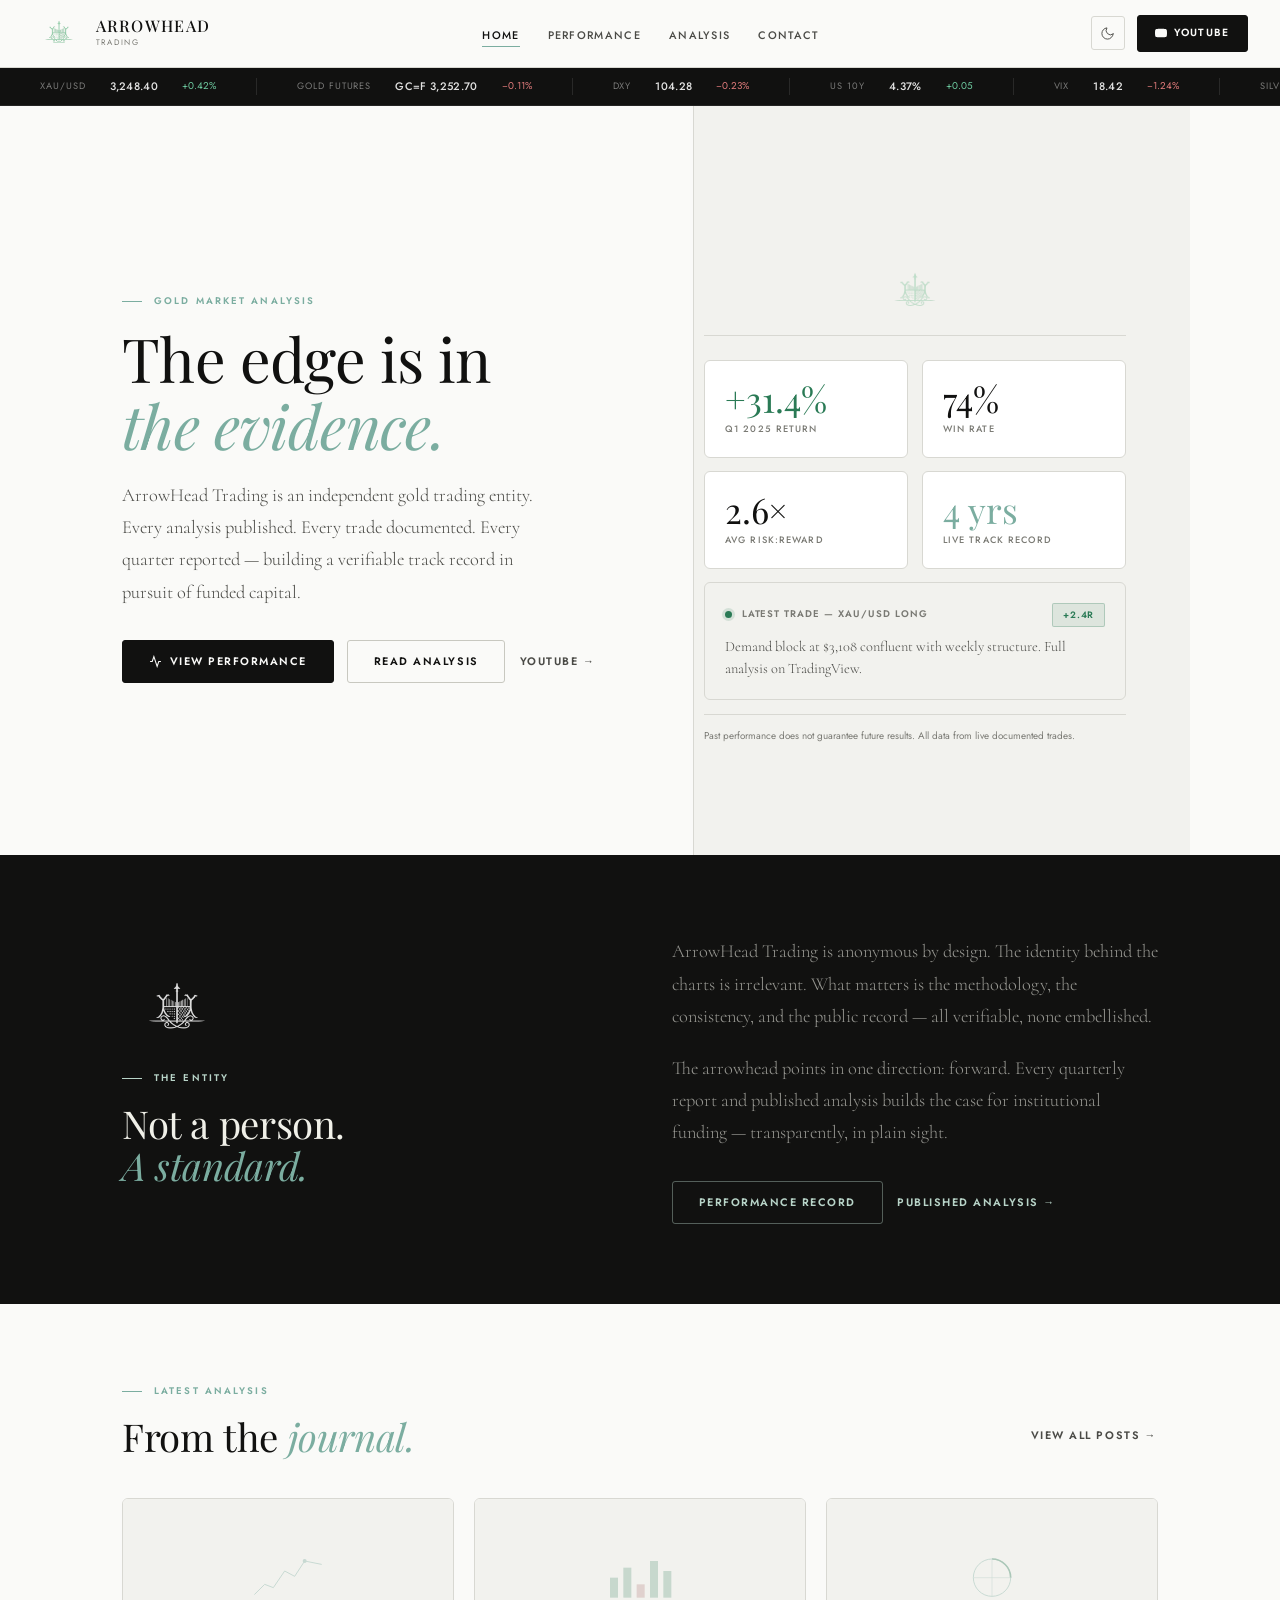
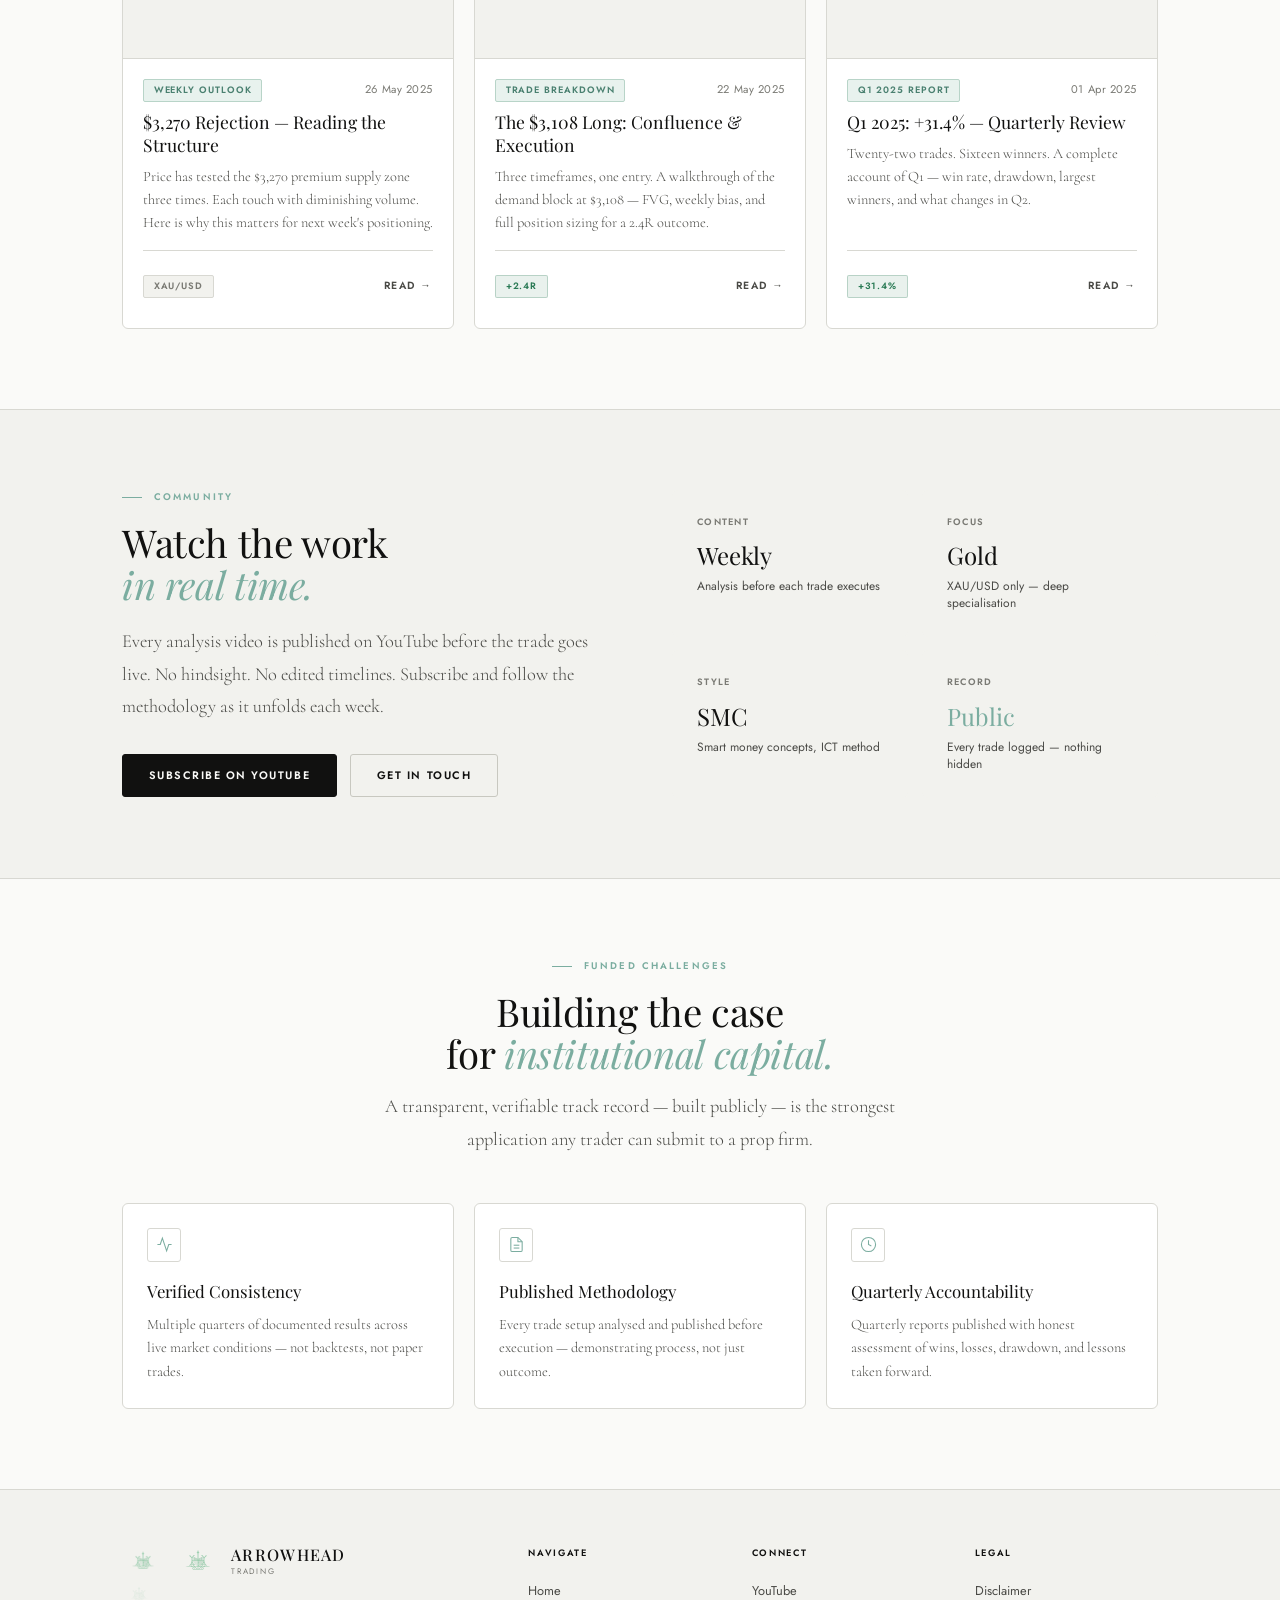
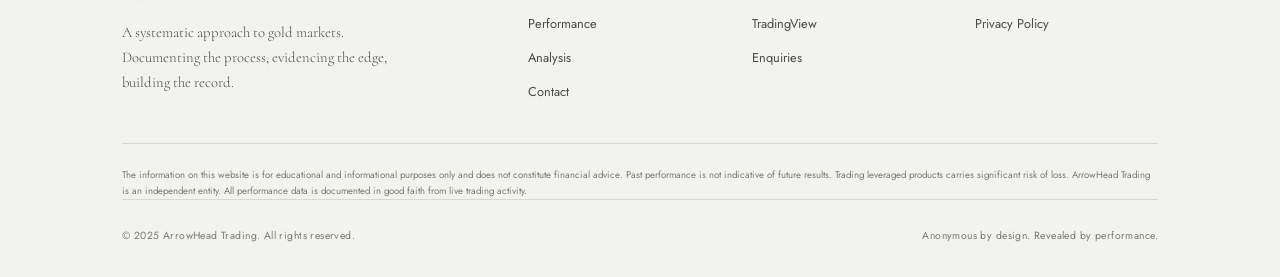
==== commit c290f35d: "Update index.html" ====
--- a/index.html
+++ b/index.html
@@ -28,9 +28,7 @@
 <!-- NAV -->
 <nav class="nav" role="navigation" aria-label="Main navigation">
   <a class="nav-logo" href="./index.html" aria-label="ArrowHead Trading home">
-    <div class="nav-logo-mark">
-      <svg viewBox="0 0 40 40" fill="none" xmlns="http://www.w3.org/2000/svg" aria-hidden="true"><polygon points="20,3 37,34 20,27 3,34" fill="currentColor" opacity="0.15"/><polygon points="20,3 37,34 20,27 3,34" fill="none" stroke="currentColor" stroke-width="1.6" stroke-linejoin="round"/><line x1="20" y1="27" x2="20" y2="37" stroke="currentColor" stroke-width="1.6" stroke-linecap="round"/></svg>
-    </div>
+    <img src="./images/logo.png" alt="" aria-hidden="true" style="height:36px;width:auto;display:block;flex-shrink:0"/>
     <div><div class="nav-logo-text">ArrowHead</div><span class="nav-logo-sub">Trading</span></div>
   </a>
   <ul class="nav-links" role="list">
@@ -132,7 +130,7 @@
       <div class="container">
         <div class="about-strip-grid">
           <div class="reveal">
-            <img src="./images/logo.png" alt="ArrowHead Trading crest" class="brand-crest" style="width:110px;opacity:0.85;margin-bottom:1.5rem;filter:brightness(0) invert(1) sepia(1) saturate(0.5) hue-rotate(100deg) brightness(1.4)"/>
+            <img src="./images/logo.png" alt="ArrowHead Trading crest" class="brand-crest" style="width:110px;opacity:0.85;margin-bottom:1.5rem;"/>
             <div class="eyebrow">The Entity</div>
             <h2 class="display-title display-title--sm" id="about-h">Not a person.<br/><em>A standard.</em></h2>
           </div>
@@ -247,7 +245,8 @@
       <div class="footer-grid">
         <div>
           <a class="nav-logo" href="./index.html" style="display:inline-flex;margin-bottom:0.25rem">
-            <div class="nav-logo-mark" style="color:var(--mint-deep)"><svg viewBox="0 0 40 40" fill="none" aria-hidden="true"><polygon points="20,3 37,34 20,27 3,34" fill="currentColor" opacity="0.15"/><polygon points="20,3 37,34 20,27 3,34" fill="none" stroke="currentColor" stroke-width="1.6" stroke-linejoin="round"/><line x1="20" y1="27" x2="20" y2="37" stroke="currentColor" stroke-width="1.6" stroke-linecap="round"/></svg></div>
+            <img src="./images/logo.png" alt="" aria-hidden="true" style="height:28px;width:auto;display:block;flex-shrink:0"/>
+          <img src="./images/logo.png" alt="ArrowHead Trading crest" style="height:32px;width:auto;display:block"/>
             <div><div class="nav-logo-text">ArrowHead</div><span class="nav-logo-sub">Trading</span></div>
           </a>
           <img src="./images/logo.png" alt="" aria-hidden="true" style="width:34px;opacity:0.2;margin-bottom:0.5rem;display:block"/>
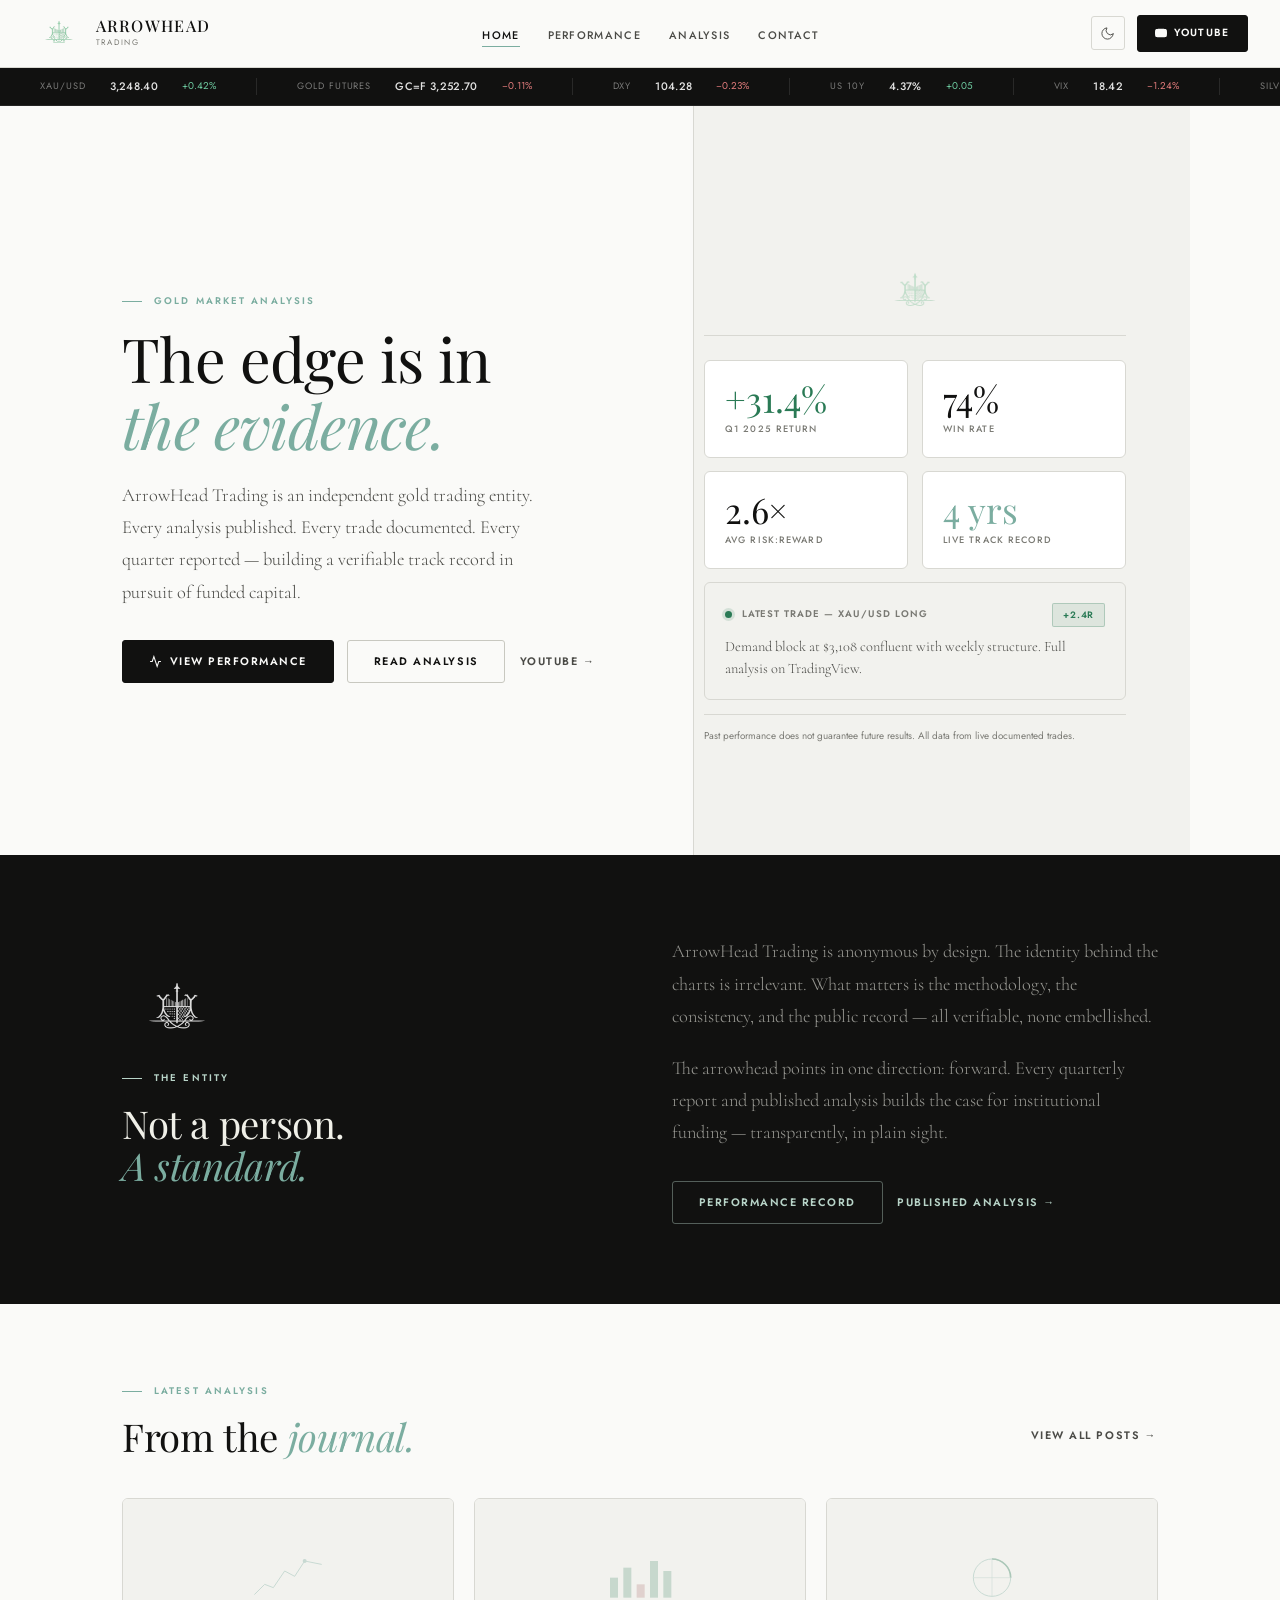
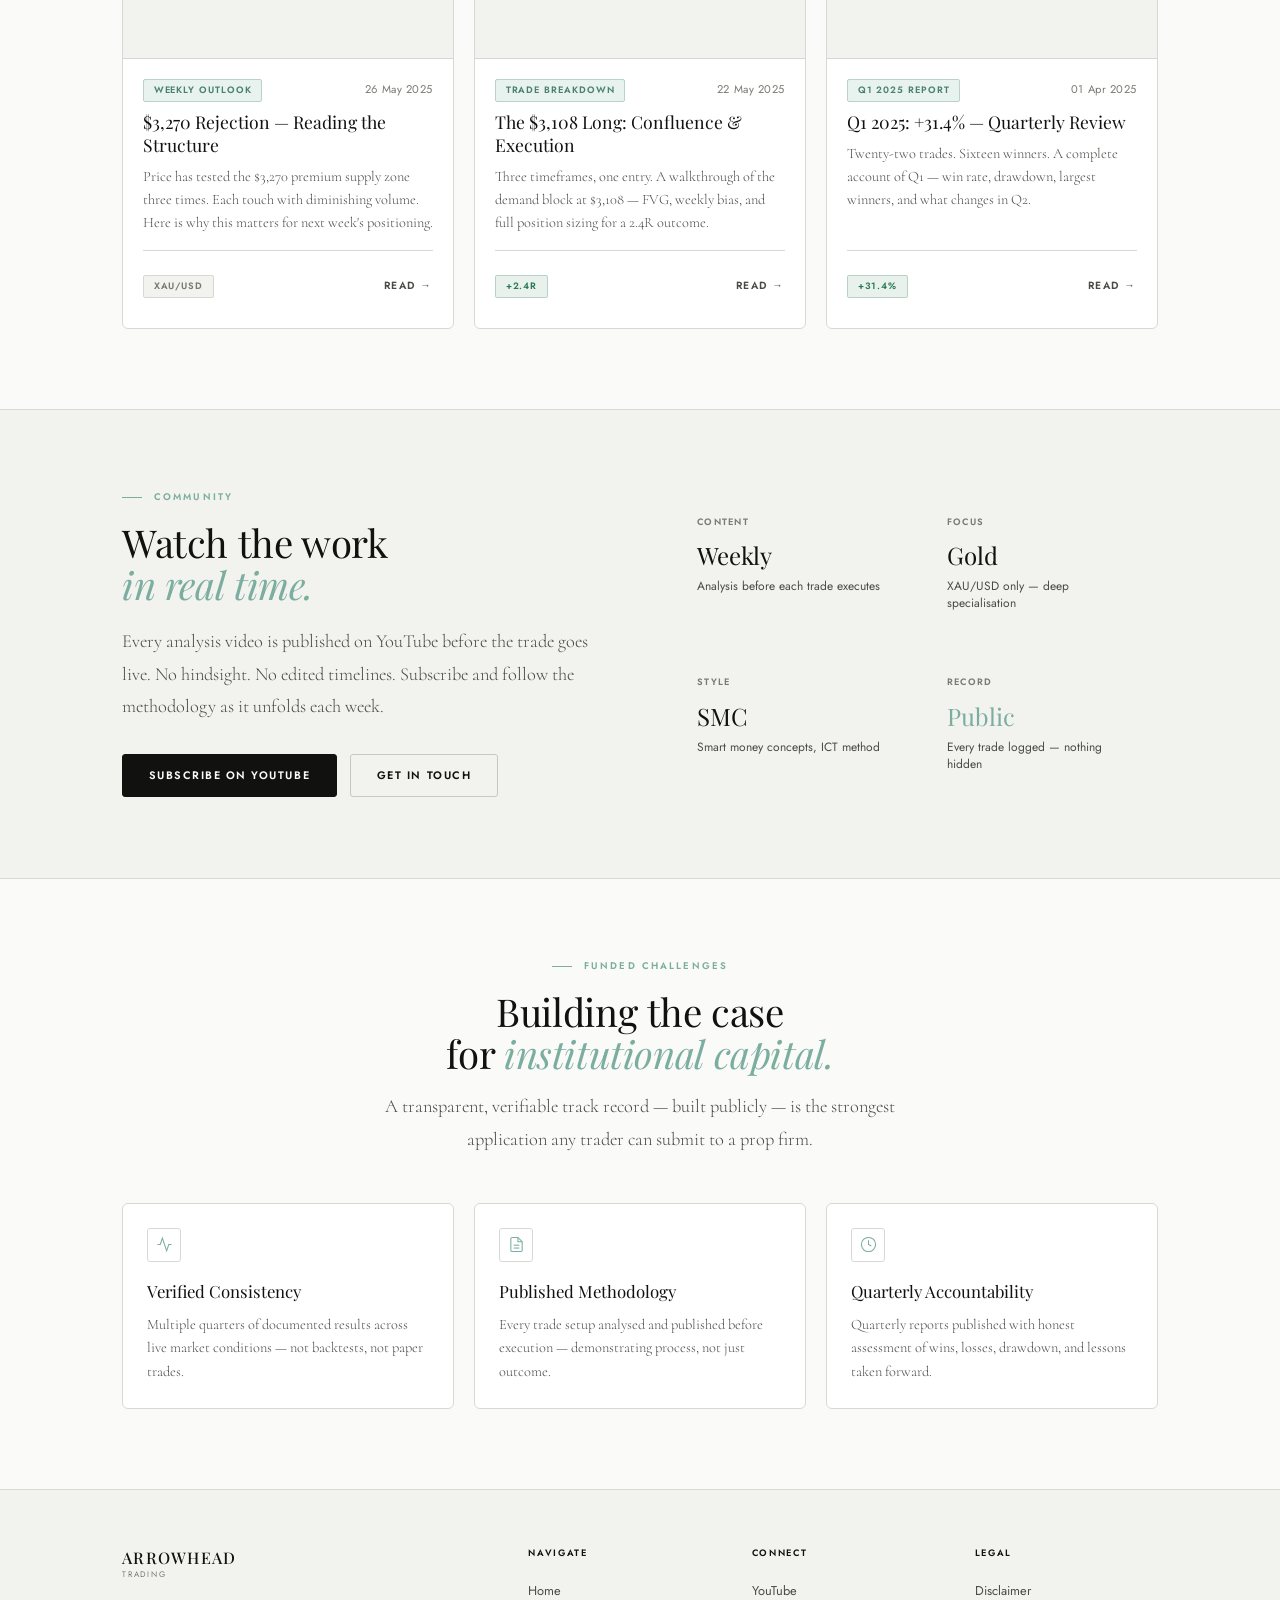
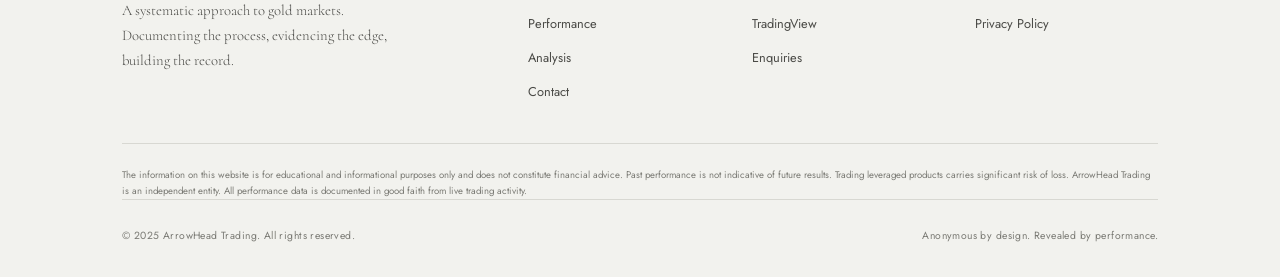
==== commit ed6c8ed5: "Update index.html" ====
--- a/index.html
+++ b/index.html
@@ -245,11 +245,8 @@
       <div class="footer-grid">
         <div>
           <a class="nav-logo" href="./index.html" style="display:inline-flex;margin-bottom:0.25rem">
-            <img src="./images/logo.png" alt="" aria-hidden="true" style="height:28px;width:auto;display:block;flex-shrink:0"/>
-          <img src="./images/logo.png" alt="ArrowHead Trading crest" style="height:32px;width:auto;display:block"/>
-            <div><div class="nav-logo-text">ArrowHead</div><span class="nav-logo-sub">Trading</span></div>
+    <div><div class="nav-logo-text">ArrowHead</div><span class="nav-logo-sub">Trading</span></div>
           </a>
-          <img src="./images/logo.png" alt="" aria-hidden="true" style="width:34px;opacity:0.2;margin-bottom:0.5rem;display:block"/>
           <p class="footer-brand-text">A systematic approach to gold markets. Documenting the process, evidencing the edge, building the record.</p>
         </div>
         <div><div class="footer-col-title">Navigate</div><ul class="footer-links"><li><a href="./index.html">Home</a></li><li><a href="./pages/performance.html">Performance</a></li><li><a href="./pages/blog.html">Analysis</a></li><li><a href="./pages/contact.html">Contact</a></li></ul></div>
